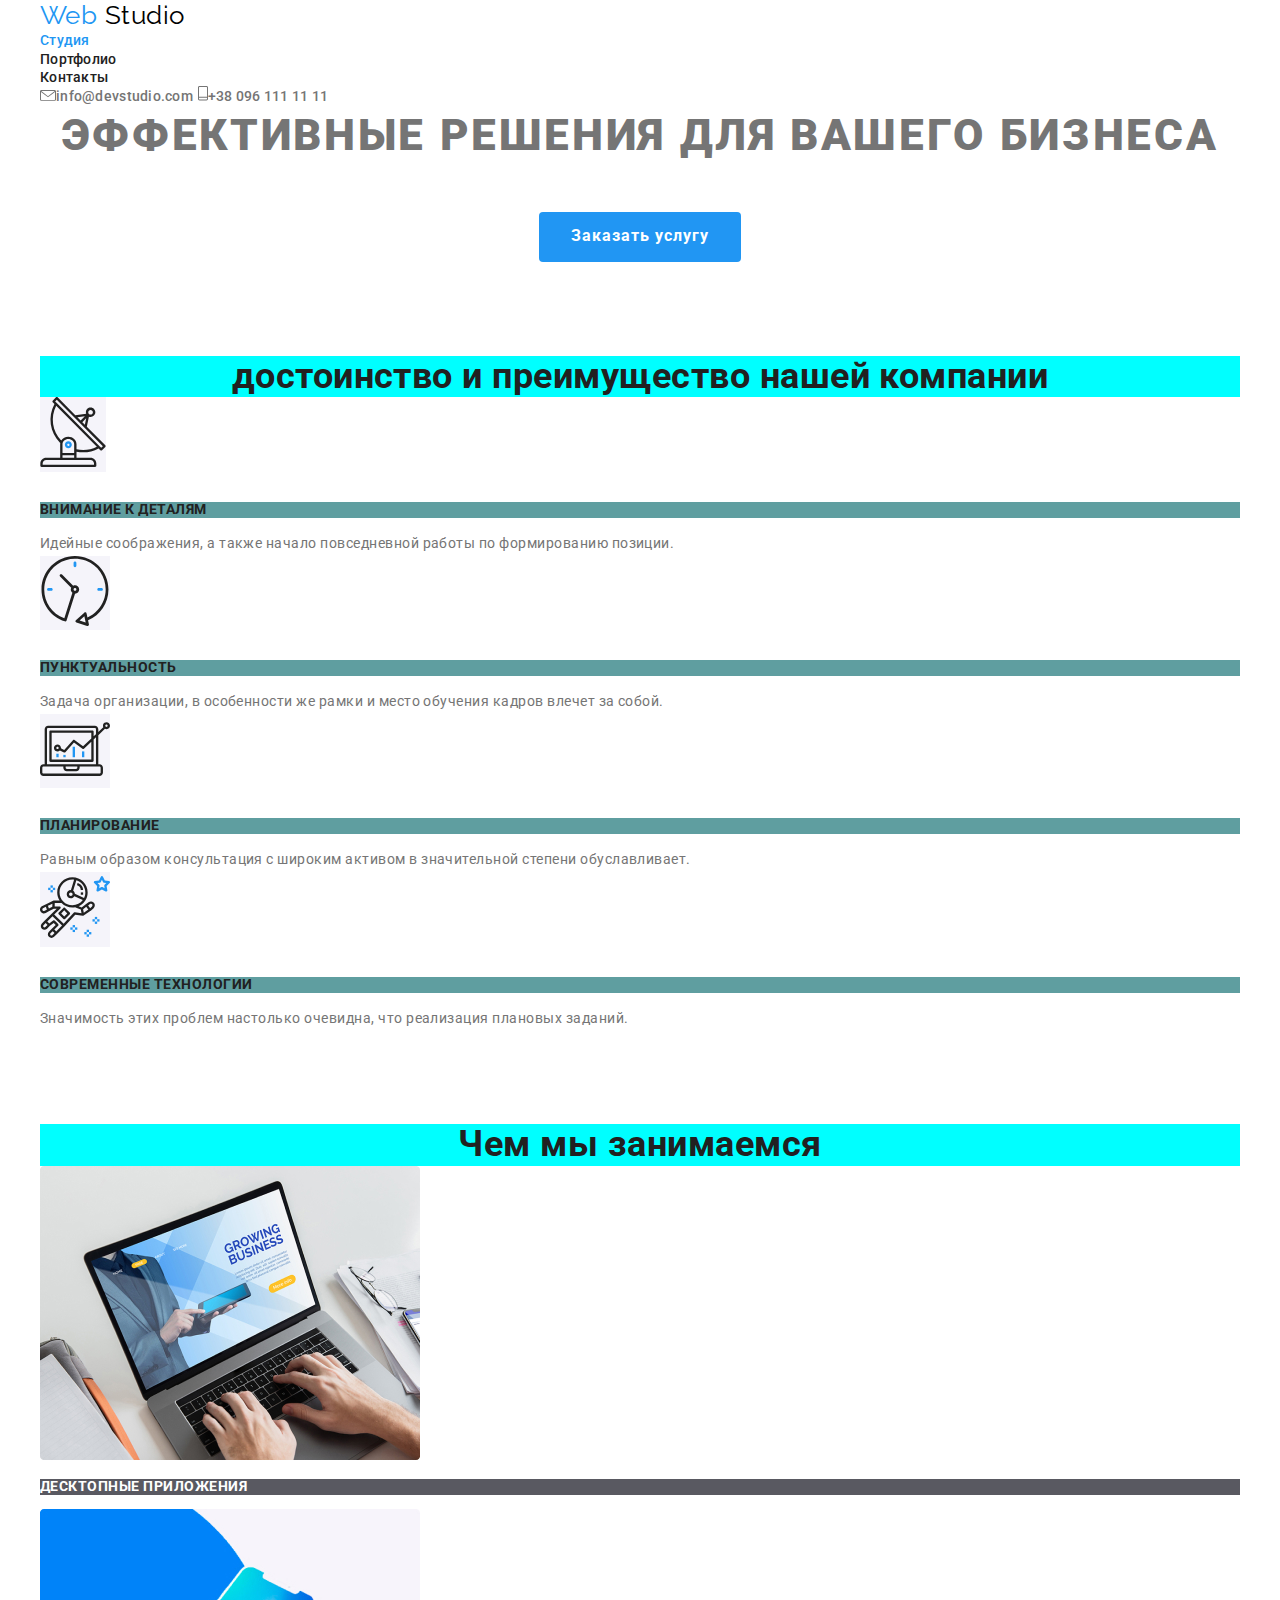
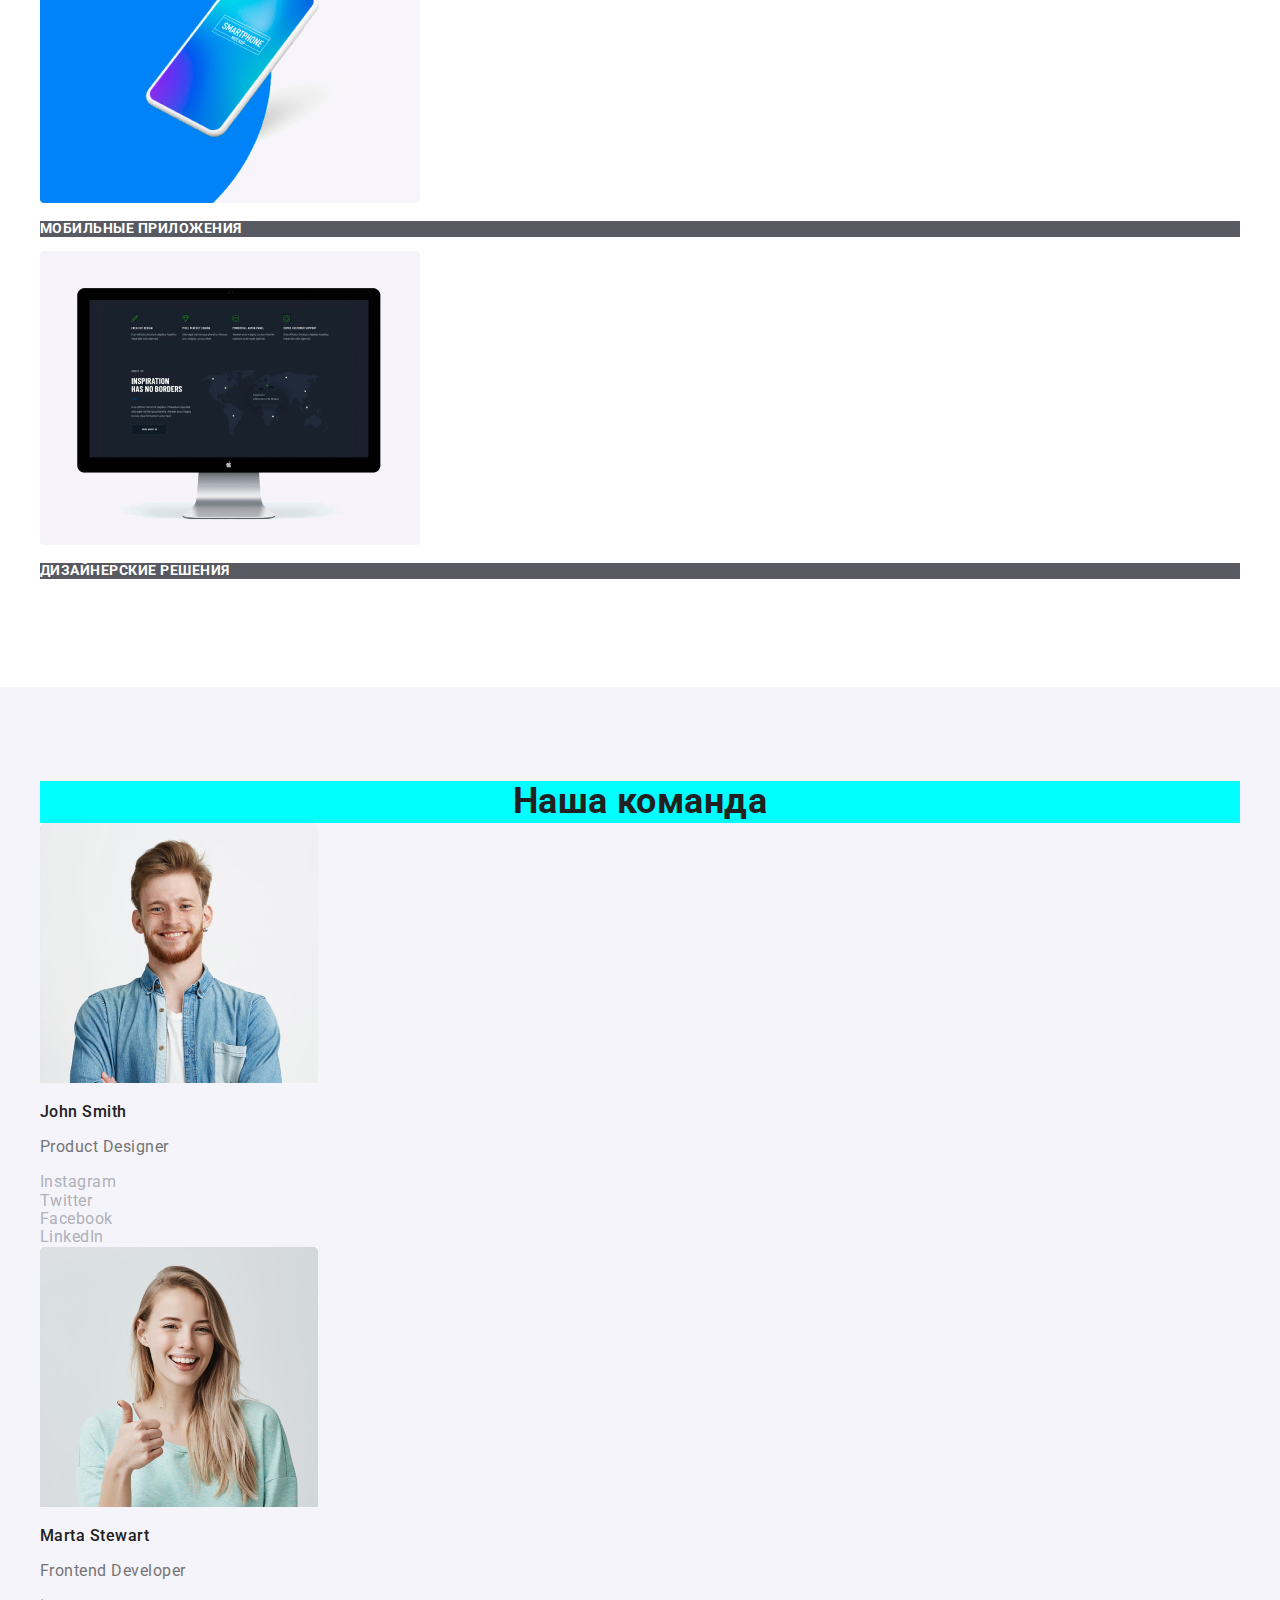
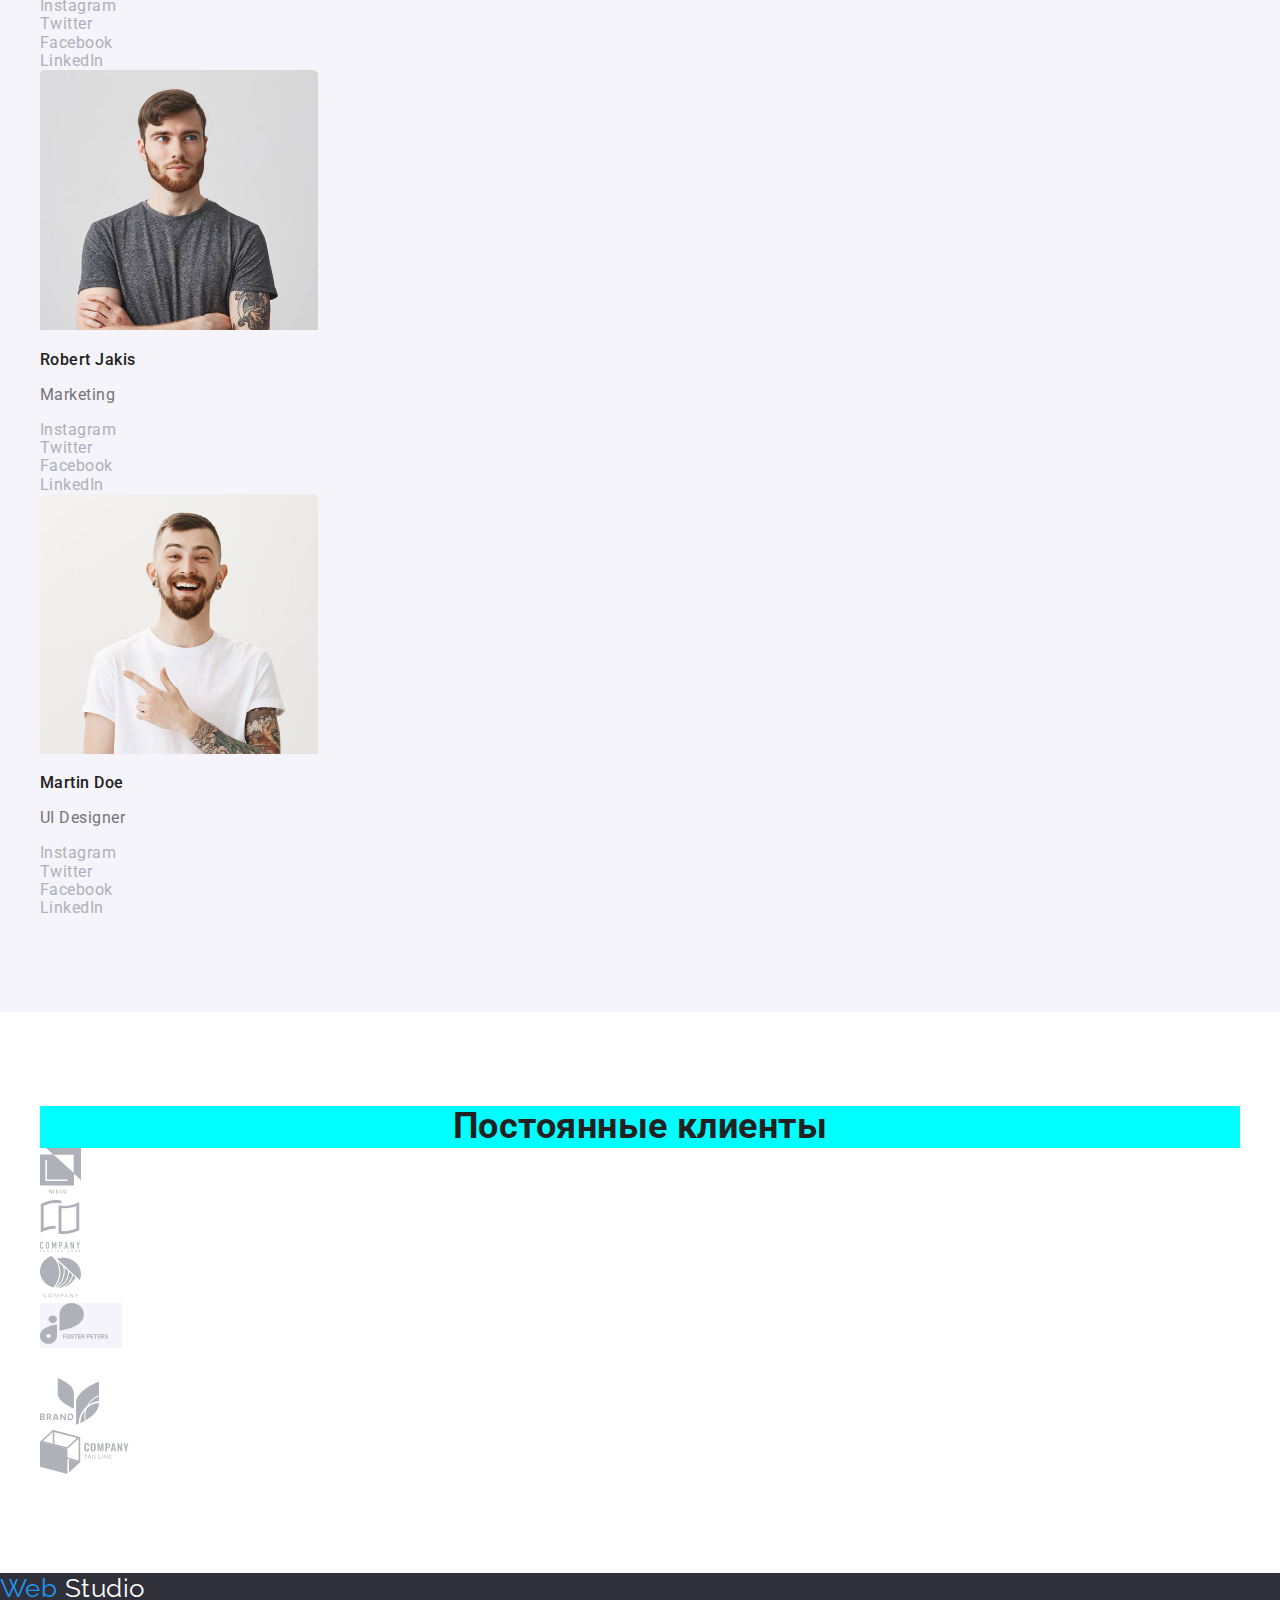
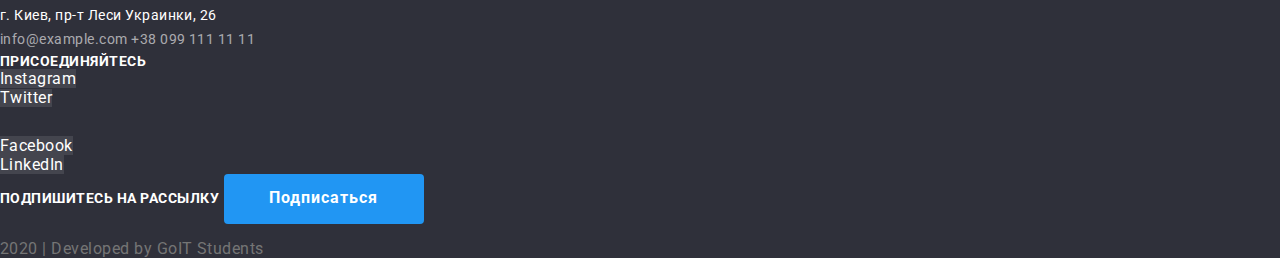
==== index.html @ f194f374 "Update" ====
<!DOCTYPE html>
<html lang="ru">
  <head>
    <meta charset="UTF-8" />
    <meta name="viewport" content="width=device-width, initial-scale=1.0" />
    <title>Document</title>
    <link
      href="https://fonts.googleapis.com/css2?family=Raleway:wght@700&family=Roboto:wght@400;500;700;900&display=swap"
      rel="stylesheet"
    />
    <link
      rel="stylesheet"
      href="https://cdnjs.cloudflare.com/ajax/libs/modern-normalize/0.6.0/modern-normalize.min.css"
    />
    <link rel="stylesheet" href="./css/styles.css" />
  </head>
  <body>
    <!--Шапка сайта-->
    <header class="page-header">
      <div class="container">
        <nav>
          <a href="#" class="logo"
            >Web<span class="logo-accent"> Studio</span></a
          >
          <ul class="site-nav list">
            <li><a href="./index.html" class="link current">Студия</a></li>
            <li><a href="./portfolio.html" class="link">Портфолио</a></li>
            <li><a href="#" class="link">Контакты</a></li>
          </ul>
        </nav>
        <address class="site-address">
          <a href="#" class="link"
            ><img
              src="./images/email.svg"
              alt="Картинка конверта"
            />info@devstudio.com</a
          >
          <a href="#" class="link"
            ><img
              src="./images/phone.svg"
              alt="Картинка мобильного телефона"
            />+38 096 111 11 11</a
          >
        </address>
      </div>
    </header>

    <main>
      <!--Герой-->
      <!--Добавить <div> для баннера-->
      <section class="hero section">
        <h1 class="hero-title">эффективные решения для вашего бизнеса</h1>
        <a href="#" class="button">Заказать услугу</a>
      </section>
      <!--Достоинство и преимущество -->
      <section class="section">
        <div class="container">
          <h2 class="section-title">
            достоинство и преимущество нашей компании
          </h2>
          <ul class="dignity list">
            <li>
              <a href="#" class="section-icon"
                ><img src="./images/antenna.svg" alt="Картинка антенны"
              /></a>
              <h3 class="section-subtitle">Внимание к деталям</h3>
              <p class="text">
                Идейные соображения, а также начало повседневной работы по
                формированию позиции.
              </p>
            </li>
            <li>
              <a href="#" class="section-icon"
                ><img src="./images/clock.svg" alt="Картинка часов"
              /></a>
              <h3 class="section-subtitle">Пунктуальность</h3>
              <p class="text">
                Задача организации, в особенности же рамки и место обучения
                кадров влечет за собой.
              </p>
            </li>
            <li>
              <a href="#" class="section-icon"
                ><img src="./images/vector.svg" alt="Картинка компьютера"
              /></a>
              <h3 class="section-subtitle">Планирование</h3>
              <p class="text">
                Равным образом консультация с широким активом в значительной
                степени обуславливает.
              </p>
            </li>
            <li>
              <a href="#" class="section-icon"
                ><img src="./images/astronaut.svg" alt="Картинка астронавта"
              /></a>
              <h3 class="section-subtitle">Современные технологии</h3>
              <p class="text">
                Значимость этих проблем настолько очевидна, что реализация
                плановых заданий.
              </p>
            </li>
          </ul>
        </div>
      </section>
      <!--Род занятий-->
      <section class="section">
        <div class="container">
          <h2 class="section-title">Чем мы занимаемся</h2>
          <ul class="list">
            <li>
              <a href="#"
                ><img
                  src="./images/dextop.jpg"
                  width="380"
                  height="294"
                  alt="Фото десктопного устройства"
              /></a>
              <h3 class="img-lead">Десктопные приложения</h3>
            </li>
            <li>
              <a href="#"
                ><img
                  src="./images/mobil.jpg"
                  width="380"
                  height="294"
                  alt="Фото мобильного устройства"
              /></a>
              <h3 class="img-lead">Мобильные приложения</h3>
            </li>
            <li>
              <a href="#"
                ><img
                  src="./images/pc.jpg"
                  width="380"
                  height="294"
                  alt="Фото персонального компьютера"
              /></a>
              <h3 class="img-lead">Дизайнерские решения</h3>
            </li>
          </ul>
        </div>
      </section>
      <!--Список команды -->
      <section class="team section">
        <div class="container">
          <h2 class="section-title">Наша команда</h2>
          <ul class="list">
            <li>
              <img
                src="./images/foto-John-Smith.jpg"
                width="278"
                height="260"
                alt="фото Джона Смита"
              />
              <h3 class="list-team">John Smith</h3>
              <p class="prof">Product Designer</p>
              <ul class="list">
                <li>
                  <a href="#" aria-label="Ссылка на Instagram" class="userpic"
                    >Instagram</a
                  >
                </li>
                <li>
                  <a href="#" aria-label="Ссылка на Twitter" class="userpic"
                    >Twitter</a
                  >
                </li>
                <li>
                  <a href="#" aria-label="Ссылка на facebook" class="userpic"
                    >Facebook</a
                  >
                </li>
                <li>
                  <a href="#" aria-label="Ссылка на LinkedIn" class="userpic"
                    >LinkedIn</a
                  >
                </li>
              </ul>
            </li>
            <li>
              <img
                src="./images/foto-Marta-Stewart.jpg"
                width="278"
                height="260"
                alt="фото Марты Стюарт"
              />
              <h3 class="list-team">Marta Stewart</h3>
              <p class="prof">Frontend Developer</p>
              <ul class="list">
                <li>
                  <a href="#" aria-label="Ссылка на Instagram" class="userpic"
                    >Instagram</a
                  >
                </li>
                <li>
                  <a href="#" aria-label="Ссылка на Twitter" class="userpic"
                    >Twitter</a
                  >
                </li>
                <li>
                  <a href="#" aria-label="Ссылка на facebook" class="userpic"
                    >Facebook</a
                  >
                </li>
                <li>
                  <a href="#" aria-label="Ссылка на LinkedIn" class="userpic"
                    >LinkedIn</a
                  >
                </li>
              </ul>
            </li>
            <li>
              <img
                src="./images/foto-Robert-Jakis.jpg"
                width="278"
                height="260"
                alt="фото Роберта Джекиса"
              />
              <h3 class="list-team">Robert Jakis</h3>
              <p class="prof">Marketing</p>
              <ul class="list">
                <li>
                  <a href="#" aria-label="Ссылка на Instagram" class="userpic"
                    >Instagram</a
                  >
                </li>
                <li>
                  <a href="#" aria-label="Ссылка на Twitter" class="userpic"
                    >Twitter</a
                  >
                </li>
                <li>
                  <a href="#" aria-label="Ссылка на facebook" class="userpic"
                    >Facebook</a
                  >
                </li>
                <li>
                  <a href="#" aria-label="Ссылка на LinkedIn" class="userpic"
                    >LinkedIn</a
                  >
                </li>
              </ul>
            </li>
            <li>
              <img
                src="./images/foto-Martin-Doe.jpg"
                width="278"
                height="260"
                alt="фото Мартина Доу"
              />
              <h3 class="list-team">Martin Doe</h3>
              <p class="prof">UI Designer</p>
              <ul class="list">
                <li>
                  <a href="#" aria-label="Ссылка на Instagram" class="userpic"
                    >Instagram</a
                  >
                </li>
                <li>
                  <a href="#" aria-label="Ссылка на Twitter" class="userpic"
                    >Twitter</a
                  >
                </li>
                <li>
                  <a href="#" aria-label="Ссылка на facebook" class="userpic"
                    >Facebook</a
                  >
                </li>
                <li>
                  <a href="#" aria-label="Ссылка на LinkedIn" class="userpic"
                    >LinkedIn</a
                  >
                </li>
              </ul>
            </li>
          </ul>
        </div>
      </section>
      <!--Список клиентов -->
      <section class="company section">
        <div class="container">
          <h2 class="section-title">Постоянные клиенты</h2>
          <ul class="list">
            <li>
              <a href="#" class=""
                ><img
                  src="./images/logo-1.svg"
                  alt="Логотип постоянного клиента"
              /></a>
            </li>
            <li>
              <a href="#" class=""
                ><img
                  src="./images/logo-2.svg"
                  alt="Логотип постоянного клиента"
              /></a>
            </li>
            <li>
              <a href="#" class=""
                ><img
                  src="./images/logo-3.svg"
                  alt="Логотип постоянного клиента"
              /></a>
            </li>
            <li>
              <a href="#" class="section-icon"
                ><img
                  src="./images/logo-4.svg"
                  alt="Логотип постоянного клиента"
              /></a>
            </li>
            <li>
              <a href="#" class=""
                ><img
                  src="./images/logo-5.svg"
                  alt="Логотип постоянного клиента"
              /></a>
            </li>
            <li>
              <a href="#" class=""
                ><img
                  src="./images/logo-6.svg"
                  alt="Логотип постоянного клиента"
              /></a>
            </li>
          </ul>
        </div>
      </section>
    </main>

    <!--Подвал-->
    <footer class="footer"
      <div class="container">
        <div>
          <a href="#" class="logo"
            >Web<span class="footer-accent"> Studio</span></a
          >
          <address class="address">
            г. Киев, пр-т Леси Украинки, 26
          </address>
          <address class="address">
            <a href="#" class="link">info@example.com</a>
            <a href="#" class="link">+38 099 111 11 11</a>
          </address>
        </div>

        <div>
          <b class="subscribe">присоединяйтесь</b>
          <ul class="list">
            <li>
              <a href="#" aria-label="Ссылка на Instagram" class="pic"
                >Instagram</a
              >
            </li>
            <li>
              <a
                href="#"
                aria-label="Ссылка на Twitter"
                class="section-icon pic"
                >Twitter</a
              >
            </li>
            <li>
              <a href="#" aria-label="Ссылка на facebook" class="pic"
                >Facebook</a
              >
            </li>
            <li>
              <a href="#" aria-label="Ссылка на LinkedIn" class="pic"
                >LinkedIn</a
              >
            </li>
          </ul>
        </div>
        <div>
          <b class="subscribe">Подпишитесь на рассылку</b>
          <a href="#" class="button">Подписаться</a>
        </div>

        <p>2020 | Developed by GoIT Students</p>
      </div>
    </footer>
  </body>
</html>
---- css/styles.css ----
/*
цвет макета - белый #FFFFFF;
цвет (section)- Список команды #F5F4FA
цвет(footer) background: #2F303A;
*/
/* 
основной цвет текста (чёрный)-#757575;
вторичный ( h1,h2,h3....)цвет текста (серый)- #212121;
цвет текста адреса (footer) - rgba(255, 255, 255, 0.6);
*/
/*цвет наведения (акцент) и фона (синий)- #2196F3;*/

/* 
основной шрифт 
font-family: Roboto;(sans-serif
font-weight: 400, 500, 700, 900;
второй шрифт
font-family: Raleway;sans-serif
font-weight: 700;
*/

:root {
  --primary-text-color: #757575;
  --title-text-color: #212121;
  --accent-color: #2196f3;
  --primary-white-color: #ffffff;
  --primary-grey-color: #f5f4fa;
  --secondary-grey-color: #2f303a;
}

body {
  background-color: var(--primary-white-color);
  color: var(--primary-text-color);
  font-family: Roboto, sans-serif;
  letter-spacing: 0.03em;
}

.container {
  margin-left: auto;
  margin-right: auto;
  width: 1230px;
  padding-left: 15px;
  padding-right: 15px;
}

.list {
  padding: 0;
  margin: 0;
  list-style: none;
}

/* header */
/* .page-header {
} */

.logo {
  color: var(--accent-color);
  font-family: Raleway, sans-serif;
  font-size: 26px;
  line-height: 1.2;
  text-decoration: none;
}

/* .logo-accent:hover,
.logo-accent:focus {
} */

.logo-accent {
  color: #000000;
}

.site-nav .link {
  color: var(--title-text-color);
  font-weight: 500;
  font-size: 14px;
  line-height: 1.14;
  letter-spacing: 0.02em;
  text-decoration: none;
}
.site-nav .link:hover,
.site-nav .link:focus {
  color: var(--accent-color);
}

.site-nav .link.current {
  color: var(--accent-color);
}

.site-address .link {
  color: var(--primary-text-color);
  font-style: normal;
  font-weight: 500;
  font-size: 14px;
  line-height: 1.14;
  letter-spacing: 0.02em;
  text-decoration: none;
}

.site-address .link:hover,
.site-address .link:focus {
  color: var(--accent-color);
}

/* hero  */
.hero {
  text-align: center;
}

.hero-title {
  margin-top: 0;
  margin-bottom: 46px;
  /* color: var(--primary-white-color); */
  font-weight: 900;
  font-size: 44px;
  line-height: 1.36;
  letter-spacing: 0.06em;
  text-transform: uppercase;
}

.button {
  display: inline-block;
  /* border: 1px, solid, transparent; */
  border-radius: 4px;
  padding: 10px 32px;
  min-width: 200px;
  min-height: 50px;

  color: var(--primary-white-color);
  background-color: var(--accent-color);
  font-family: inherit;

  font-weight: 700;
  font-size: 16px;
  line-height: 1.8;
  letter-spacing: 0.06em;
  text-decoration: none;
  text-align: center;
}

/* section */
.section {
  padding-bottom: 94px;
}

.company.section,
.team.section {
  padding-top: 94px;
  padding-bottom: 94px;
}

.section-title {
  margin-top: 0;
  margin-bottom: 0;

  color: var(--title-text-color);
  font-weight: 700;
  font-size: 36px;
  line-height: 1.16;
  text-align: center;
  background-color: aqua;
}

.section-subtitle {
  margin-top: 0;
  margin-bottom: 10;

  color: var(--title-text-color);
  font-weight: 700;
  font-size: 14px;
  line-height: 1.14;
  text-transform: uppercase;
  background-color: cadetblue;
}

.dignity .text {
  margin-top: 0;
  margin-bottom: 0;

  font-weight: 400;
  font-size: 14px;
  line-height: 1.71;
}

.section-icon {
  display: inline-block;
  margin-top: 0;
  margin-bottom: 30px;
  background-color: var(--primary-grey-color);
}
.section-icon:hover,
.section-icon:focus {
  background-color: var(--accent-color);
}

.img-lead {
  color: var(--primary-white-color);
  background-color: rgba(47, 48, 58, 0.8);
  font-weight: 700;
  font-size: 14px;
  line-height: 1.14;
  text-transform: uppercase;
}

.userpic {
  color: #afb1b8;
  text-decoration: none;
}
.userpic:hover,
.userpic:focus {
  color: var(--accent-color);
}

.team {
  background-color: var(--primary-grey-color);
}
.list-team {
  color: var(--title-text-color);
  font-weight: 500;
  font-size: 16px;
  line-height: 1.18;
}
.prof {
  font-weight: 400;
  font-size: 16px;
  line-height: 1.18;
}

/* portofolio main */
.button-list {
  color: var(--title-text-color);
  background-color: var(--primary-grey-color);
  font-family: inherit;
}

.button-list:hover,
.button-list:focus {
  color: var(--primary-white-color);
  background-color: var(--accent-color);
}

.holder {
  text-decoration: none;
}

.desc-title {
  color: var(--title-text-color);
  font-weight: 700;
  font-size: 18px;
  line-height: 2;
  letter-spacing: 0.06em;
  text-decoration: none;
}
.desc-subtitle {
  color: var(--primary-text-color);
  font-weight: 400;
  font-size: 16px;
  line-height: 1.87;
  text-decoration: none;
}
.desc-text {
  color: var(--primary-white-color);
  background-color: rgba(33, 150, 243, 0.9);
  font-weight: 400;
  font-size: 18px;
  line-height: 1.56;
  text-decoration: none;
}

/* footer */
.footer {
  background-color: var(--secondary-grey-color);
}
.footer-accent {
  color: var(--primary-white-color);
}

.address {
  color: var(--primary-white-color);
  font-style: normal;
  font-weight: 400;
  font-size: 14px;
  line-height: 1.71;
}
.address .link {
  color: rgba(255, 255, 255, 0.6);
  text-decoration: none;
}

.pic {
  color: var(--primary-white-color);
  background-color: rgba(255, 255, 255, 0.1);
  text-decoration: none;
}

.section-icon.pic:hover .section-icon.pic:focus {
  color: var(--primary-white-color);
  background-color: var(--accent-color);
}

.subscribe {
  color: var(--primary-white-color);
  font-weight: 700;
  font-size: 14px;
  line-height: 1.14;
  text-transform: uppercase;
}

/* footer portfolio */
.telegram {
  color: var(--primary-white-color);
}
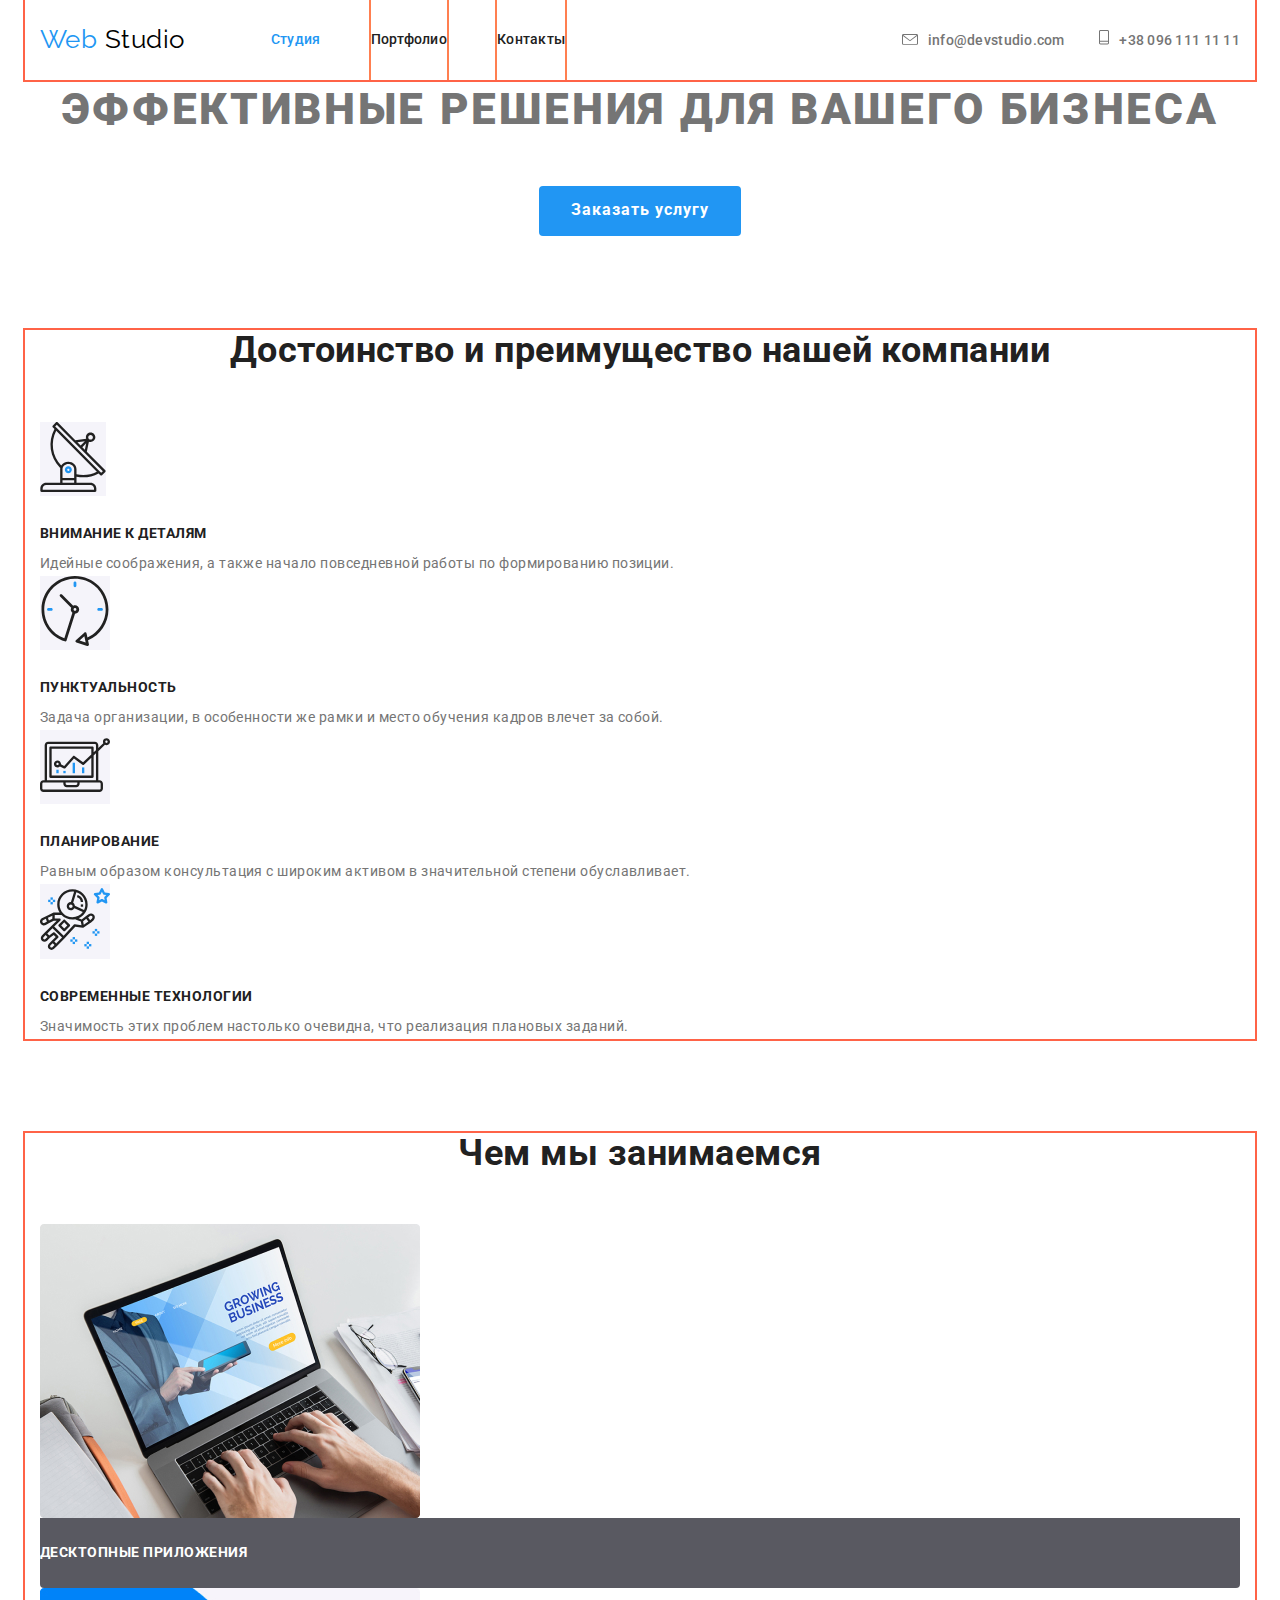
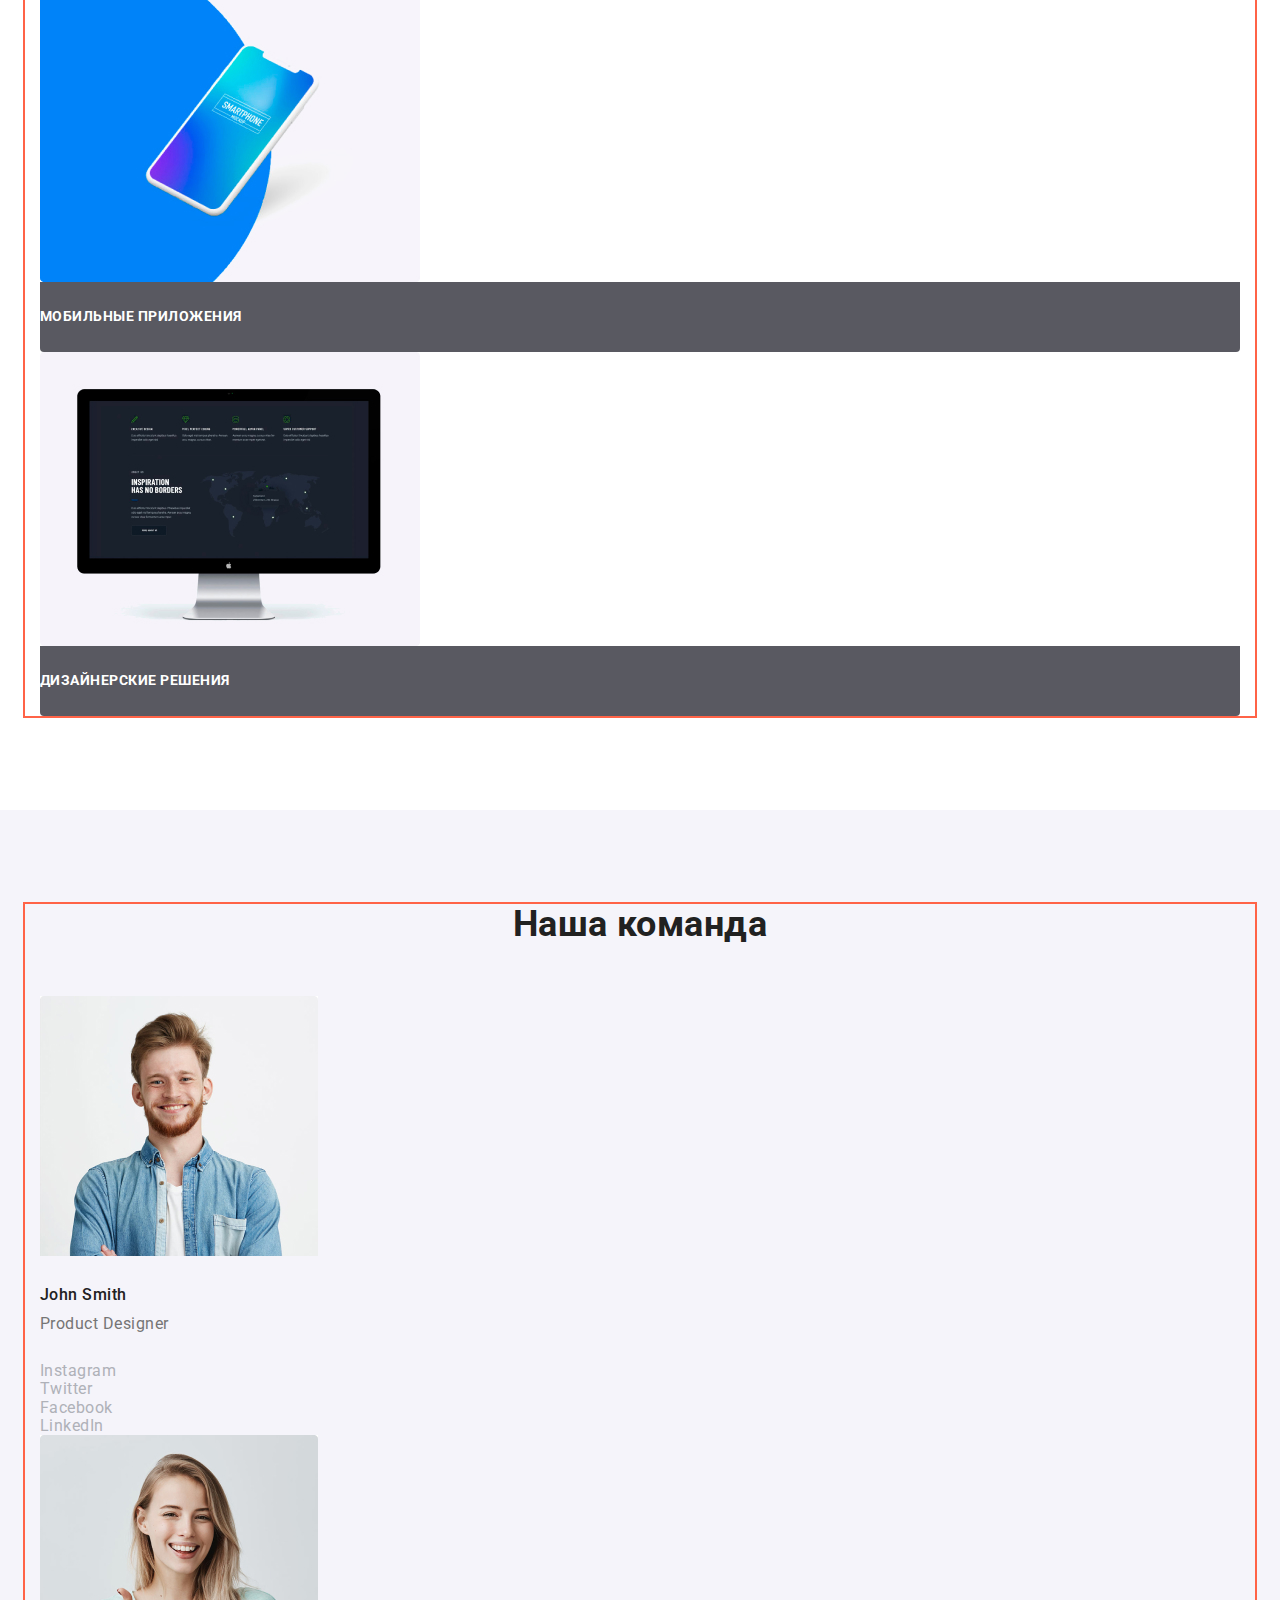
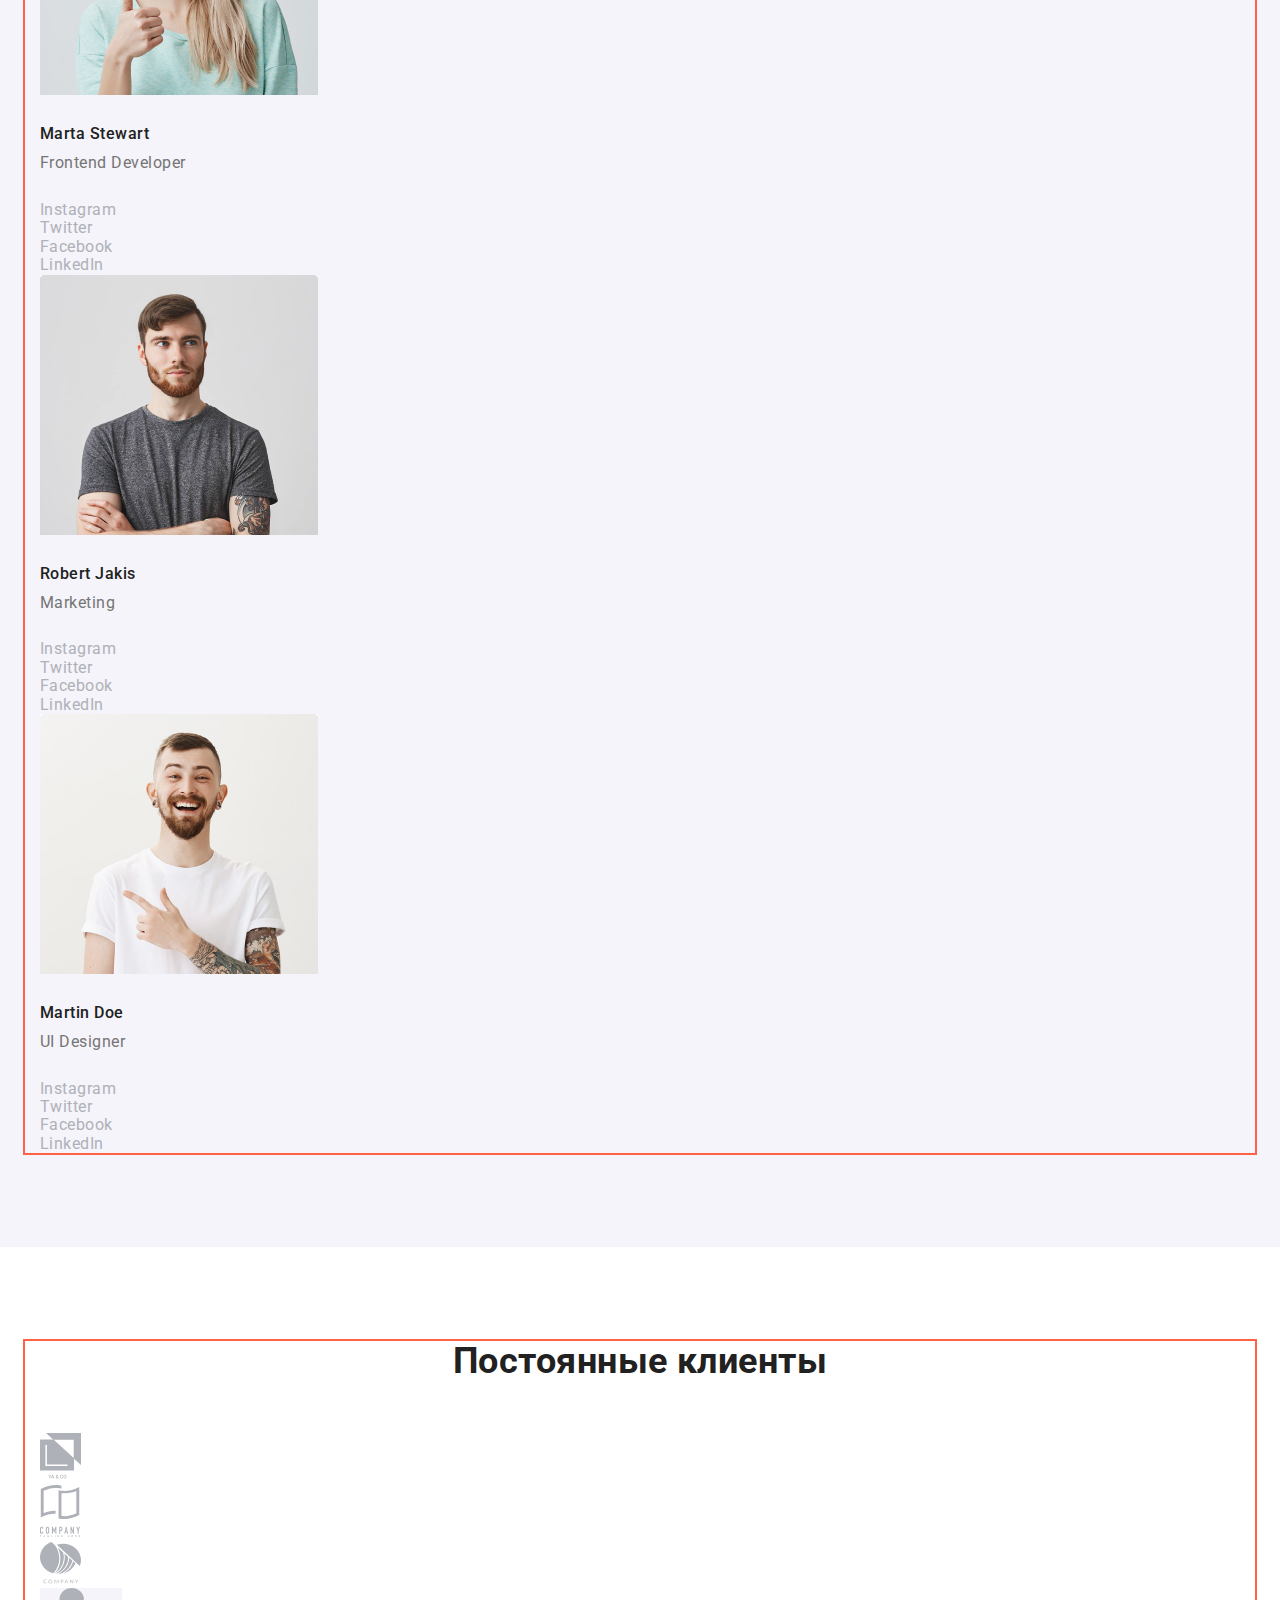
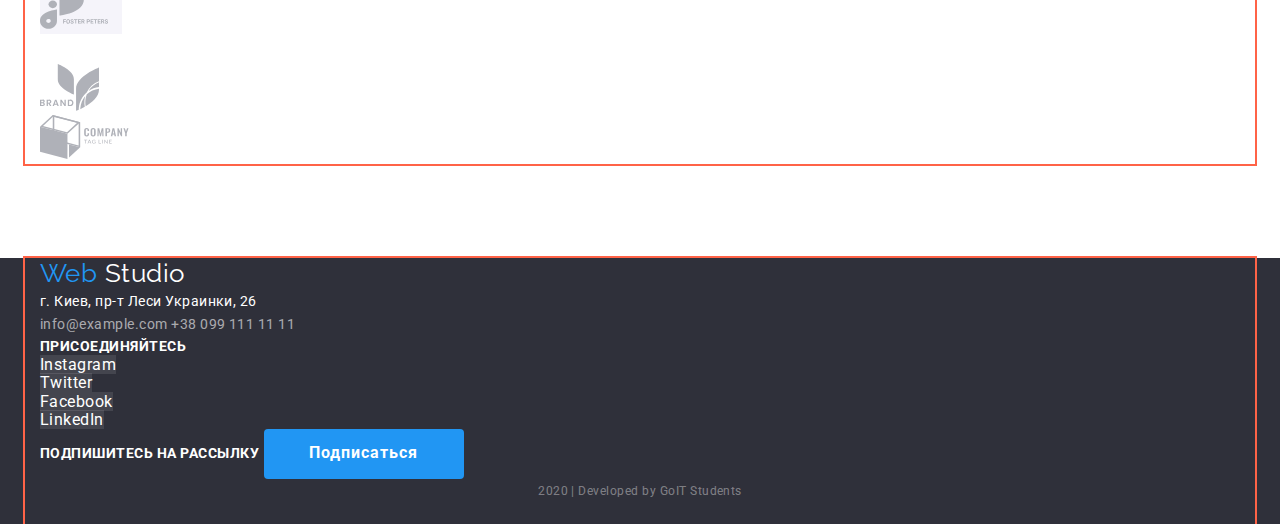
==== commit 24242ae3: "update index; portfolio; styles." ====
--- a/index.html
+++ b/index.html
@@ -16,27 +16,33 @@
   </head>
   <body>
     <!--Шапка сайта-->
-    <header class="page-header">
-      <div class="container">
-        <nav>
+    <header>
+      <div class="container main-box">
+        <nav class="nav-box">
           <a href="#" class="logo"
             >Web<span class="logo-accent"> Studio</span></a
           >
           <ul class="site-nav list">
-            <li><a href="./index.html" class="link current">Студия</a></li>
-            <li><a href="./portfolio.html" class="link">Портфолио</a></li>
-            <li><a href="#" class="link">Контакты</a></li>
+            <li class="item">
+              <a href="./index.html" class="link current">Студия</a>
+            </li>
+            <li class="item">
+              <a href="./portfolio.html" class="link">Портфолио</a>
+            </li>
+            <li class="item"><a href="#" class="link">Контакты</a></li>
           </ul>
         </nav>
         <address class="site-address">
           <a href="#" class="link"
             ><img
+              class="img"
               src="./images/email.svg"
               alt="Картинка конверта"
             />info@devstudio.com</a
           >
           <a href="#" class="link"
             ><img
+              class="img"
               src="./images/phone.svg"
               alt="Картинка мобильного телефона"
             />+38 096 111 11 11</a
@@ -56,7 +62,7 @@
       <section class="section">
         <div class="container">
           <h2 class="section-title">
-            достоинство и преимущество нашей компании
+            Достоинство и преимущество нашей компании
           </h2>
           <ul class="dignity list">
             <li>
@@ -110,6 +116,7 @@
             <li>
               <a href="#"
                 ><img
+                  class="no-clearance"
                   src="./images/dextop.jpg"
                   width="380"
                   height="294"
@@ -120,6 +127,7 @@
             <li>
               <a href="#"
                 ><img
+                  class="no-clearance"
                   src="./images/mobil.jpg"
                   width="380"
                   height="294"
@@ -130,6 +138,7 @@
             <li>
               <a href="#"
                 ><img
+                  class="no-clearance"
                   src="./images/pc.jpg"
                   width="380"
                   height="294"
@@ -147,6 +156,7 @@
           <ul class="list">
             <li>
               <img
+                class="img-team no-clearance"
                 src="./images/foto-John-Smith.jpg"
                 width="278"
                 height="260"
@@ -179,6 +189,7 @@
             </li>
             <li>
               <img
+                class="img-team no-clearance"
                 src="./images/foto-Marta-Stewart.jpg"
                 width="278"
                 height="260"
@@ -211,6 +222,7 @@
             </li>
             <li>
               <img
+                class="img-team no-clearance"
                 src="./images/foto-Robert-Jakis.jpg"
                 width="278"
                 height="260"
@@ -243,6 +255,7 @@
             </li>
             <li>
               <img
+                class="img-team no-clearance"
                 src="./images/foto-Martin-Doe.jpg"
                 width="278"
                 height="260"
@@ -329,9 +342,9 @@
     </main>
 
     <!--Подвал-->
-    <footer class="footer"
+    <footer class="footer">
       <div class="container">
-        <div>
+        <div class="info">
           <a href="#" class="logo"
             >Web<span class="footer-accent"> Studio</span></a
           >
@@ -353,12 +366,7 @@
               >
             </li>
             <li>
-              <a
-                href="#"
-                aria-label="Ссылка на Twitter"
-                class="section-icon pic"
-                >Twitter</a
-              >
+              <a href="#" aria-label="Ссылка на Twitter" class="pic">Twitter</a>
             </li>
             <li>
               <a href="#" aria-label="Ссылка на facebook" class="pic"
@@ -377,7 +385,7 @@
           <a href="#" class="button">Подписаться</a>
         </div>
 
-        <p>2020 | Developed by GoIT Students</p>
+        <p class="copyright">2020 | Developed by GoIT Students</p>
       </div>
     </footer>
   </body>
--- a/css/styles.css
+++ b/css/styles.css
@@ -35,24 +35,31 @@
   letter-spacing: 0.03em;
 }
 
+/* утилиты */
+.list {
+  padding: 0;
+  margin: 0;
+  list-style: none;
+}
+
 .container {
   margin-left: auto;
   margin-right: auto;
   width: 1230px;
   padding-left: 15px;
   padding-right: 15px;
-}
-
-.list {
-  padding: 0;
-  margin: 0;
-  list-style: none;
+  outline: 2px solid tomato;
 }
 
 /* header */
-/* .page-header {
-} */
-
+
+.main-box,
+.nav-box {
+  display: flex;
+  align-items: center;
+}
+
+/* logo */
 .logo {
   color: var(--accent-color);
   font-family: Raleway, sans-serif;
@@ -69,7 +76,22 @@
   color: #000000;
 }
 
+/* nav */
+.site-nav {
+  display: flex;
+  margin-left: 86px;
+}
+
+.site-nav .item:not(:first-child) {
+  outline: 2px solid coral;
+  margin-left: 50px;
+}
+
 .site-nav .link {
+  display: block;
+  padding-top: 32px;
+  padding-bottom: 32px;
+
   color: var(--title-text-color);
   font-weight: 500;
   font-size: 14px;
@@ -84,6 +106,11 @@
 
 .site-nav .link.current {
   color: var(--accent-color);
+}
+
+/* address */
+.site-address {
+  margin-left: auto;
 }
 
 .site-address .link {
@@ -99,6 +126,14 @@
 .site-address .link:hover,
 .site-address .link:focus {
   color: var(--accent-color);
+}
+
+.site-address > .link:not(:last-child) {
+  margin-right: 30px;
+}
+
+.site-address .img {
+  margin-right: 10px;
 }
 
 /* hero  */
@@ -143,33 +178,33 @@
 }
 
 .company.section,
-.team.section {
+.team.section,
+.section-breadcrumbs {
   padding-top: 94px;
   padding-bottom: 94px;
 }
 
 .section-title {
   margin-top: 0;
-  margin-bottom: 0;
+  margin-bottom: 50px;
 
   color: var(--title-text-color);
   font-weight: 700;
   font-size: 36px;
   line-height: 1.16;
   text-align: center;
-  background-color: aqua;
 }
 
 .section-subtitle {
   margin-top: 0;
-  margin-bottom: 10;
+  margin-bottom: 10px;
 
   color: var(--title-text-color);
   font-weight: 700;
   font-size: 14px;
   line-height: 1.14;
   text-transform: uppercase;
-  background-color: cadetblue;
+  /* background-color: cadetblue; */
 }
 
 .dignity .text {
@@ -192,9 +227,19 @@
   background-color: var(--accent-color);
 }
 
+.no-clearance {
+  display: block;
+}
+
 .img-lead {
+  margin-top: 0;
+  margin-bottom: 0;
+  padding-top: 27px;
+  padding-bottom: 27px;
+
   color: var(--primary-white-color);
   background-color: rgba(47, 48, 58, 0.8);
+  border-radius: 0px 0px 4px 4px;
   font-weight: 700;
   font-size: 14px;
   line-height: 1.14;
@@ -213,20 +258,48 @@
 .team {
   background-color: var(--primary-grey-color);
 }
+
+.img-team {
+  margin-top: 0;
+  margin-bottom: 30px;
+}
+
 .list-team {
+  margin-top: 0;
+  margin-bottom: 10px;
+
   color: var(--title-text-color);
   font-weight: 500;
   font-size: 16px;
   line-height: 1.18;
 }
 .prof {
+  margin-top: 0;
+  margin-bottom: 28px;
+
   font-weight: 400;
   font-size: 16px;
   line-height: 1.18;
 }
 
 /* portofolio main */
+.title-breadcrumbs {
+  margin-top: 0;
+  margin-bottom: 0;
+}
+
+.breadcrumbs {
+  display: flex;
+  justify-content: center;
+  margin-bottom: 50px;
+}
+
+.breadcrumbs .btn:not(:first-child) {
+  margin-left: 8px;
+}
+
 .button-list {
+  padding: 6px 22px;
   color: var(--title-text-color);
   background-color: var(--primary-grey-color);
   font-family: inherit;
@@ -238,11 +311,37 @@
   background-color: var(--accent-color);
 }
 
+/* work-box */
+.work-box {
+  display: flex;
+  flex-wrap: wrap;
+}
+
+.work-box .item {
+  width: 380px;
+  margin-right: 30px;
+  margin-bottom: 30px;
+}
+.work-box .item:nth-child(3n) {
+  margin-right: 0;
+}
+.work-box .item:nth-last-child(-n + 3) {
+  margin-bottom: 0;
+}
+
 .holder {
   text-decoration: none;
 }
 
+.holder-img {
+  margin-bottom: 20px;
+}
+
 .desc-title {
+  margin-top: 0;
+  margin-bottom: 4px;
+  margin-right: 24px;
+  margin-left: 24px;
   color: var(--title-text-color);
   font-weight: 700;
   font-size: 18px;
@@ -251,6 +350,10 @@
   text-decoration: none;
 }
 .desc-subtitle {
+  margin-top: 0;
+  margin-bottom: 20px;
+  margin-right: 24px;
+  margin-left: 24px;
   color: var(--primary-text-color);
   font-weight: 400;
   font-size: 16px;
@@ -258,6 +361,11 @@
   text-decoration: none;
 }
 .desc-text {
+  margin-top: 0;
+  margin-bottom: 0;
+  margin-right: 24px;
+  margin-left: 24px;
+
   color: var(--primary-white-color);
   background-color: rgba(33, 150, 243, 0.9);
   font-weight: 400;
@@ -270,16 +378,24 @@
 .footer {
   background-color: var(--secondary-grey-color);
 }
+
+/* .info .logo {
+  margin-bottom: 10px;
+  background-color: violet;
+} */
 .footer-accent {
   color: var(--primary-white-color);
 }
 
 .address {
+  /* margin-top: 0;
+  margin-bottom: 0; */
   color: var(--primary-white-color);
   font-style: normal;
   font-weight: 400;
   font-size: 14px;
   line-height: 1.71;
+  /* background-color: violet; */
 }
 .address .link {
   color: rgba(255, 255, 255, 0.6);
@@ -292,7 +408,8 @@
   text-decoration: none;
 }
 
-.section-icon.pic:hover .section-icon.pic:focus {
+.pic:hover,
+.pic:focus {
   color: var(--primary-white-color);
   background-color: var(--accent-color);
 }
@@ -304,6 +421,17 @@
   line-height: 1.14;
   text-transform: uppercase;
 }
+.copyright {
+  margin-top: 0;
+  margin-bottom: 0;
+  padding-bottom: 21px;
+
+  color: rgba(255, 255, 255, 0.4);
+  font-weight: 400;
+  font-size: 12px;
+  line-height: 2;
+  text-align: center;
+}
 
 /* footer portfolio */
 .telegram {
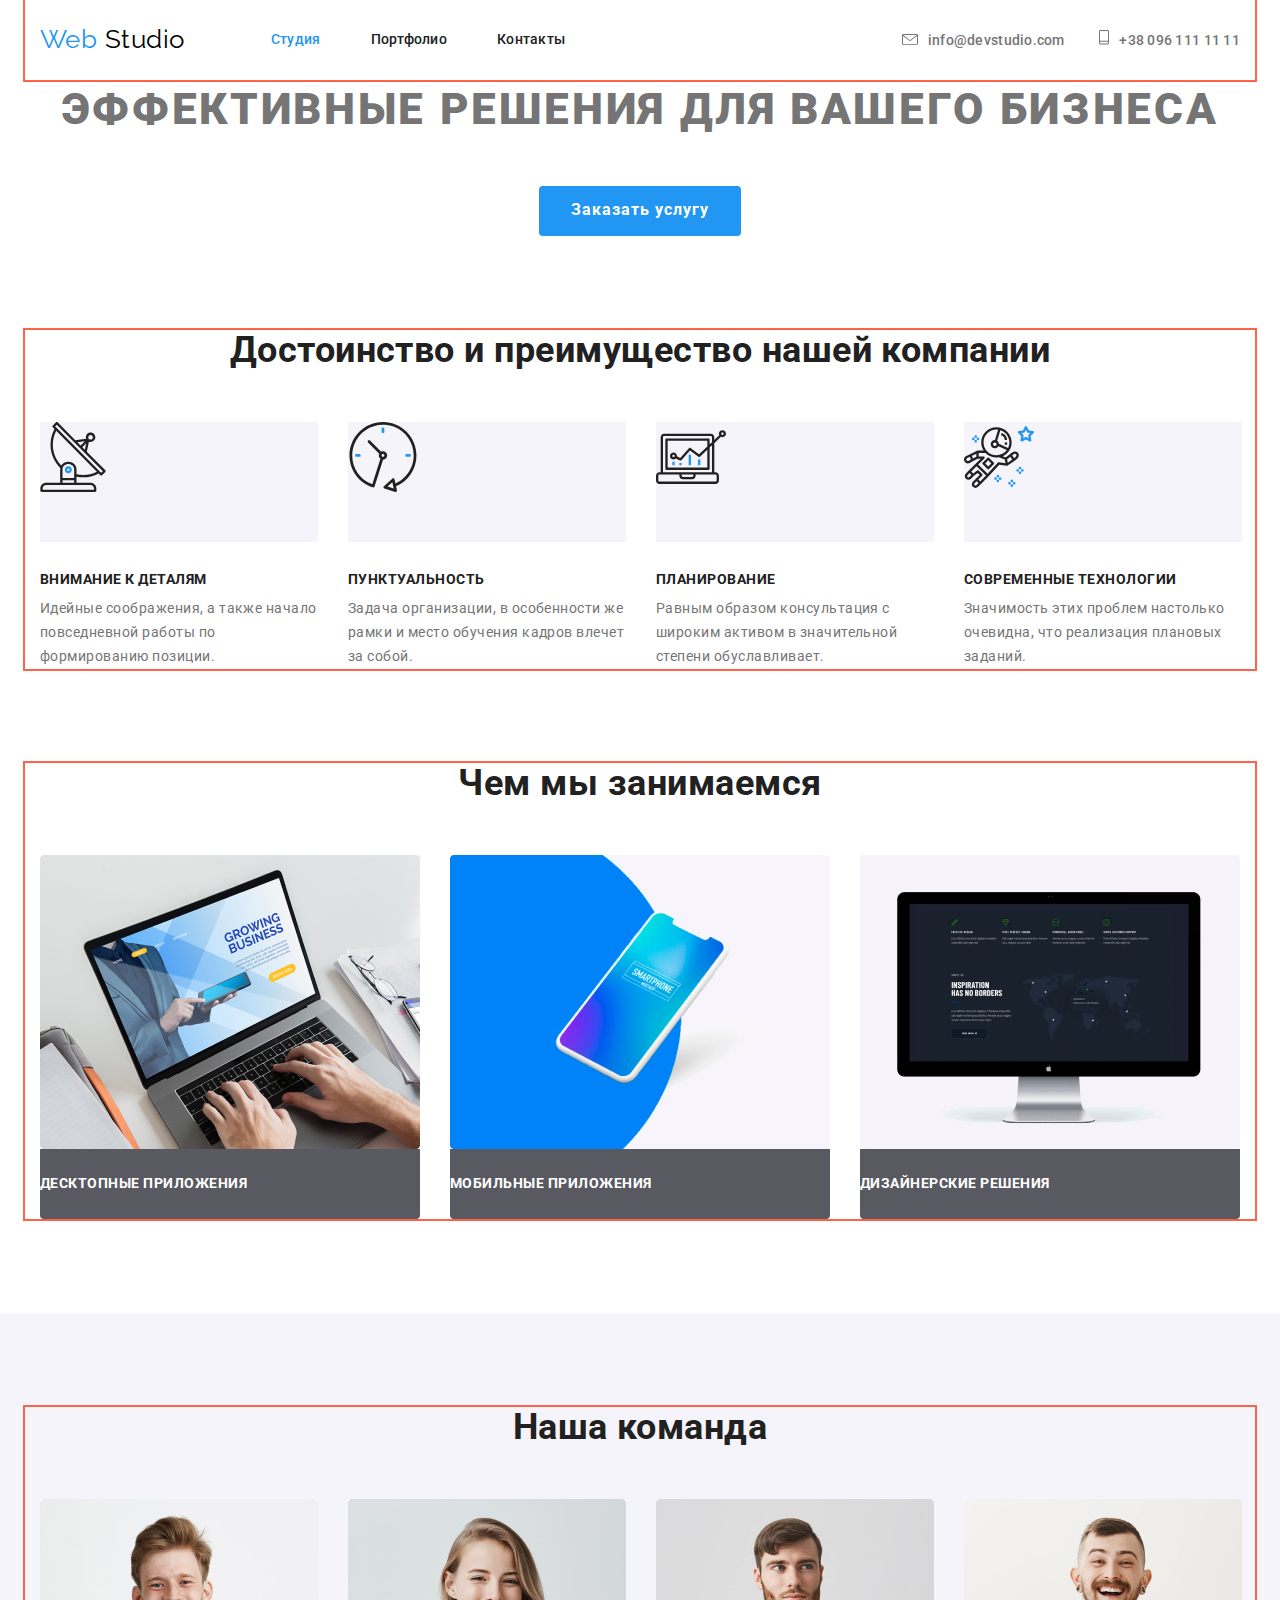
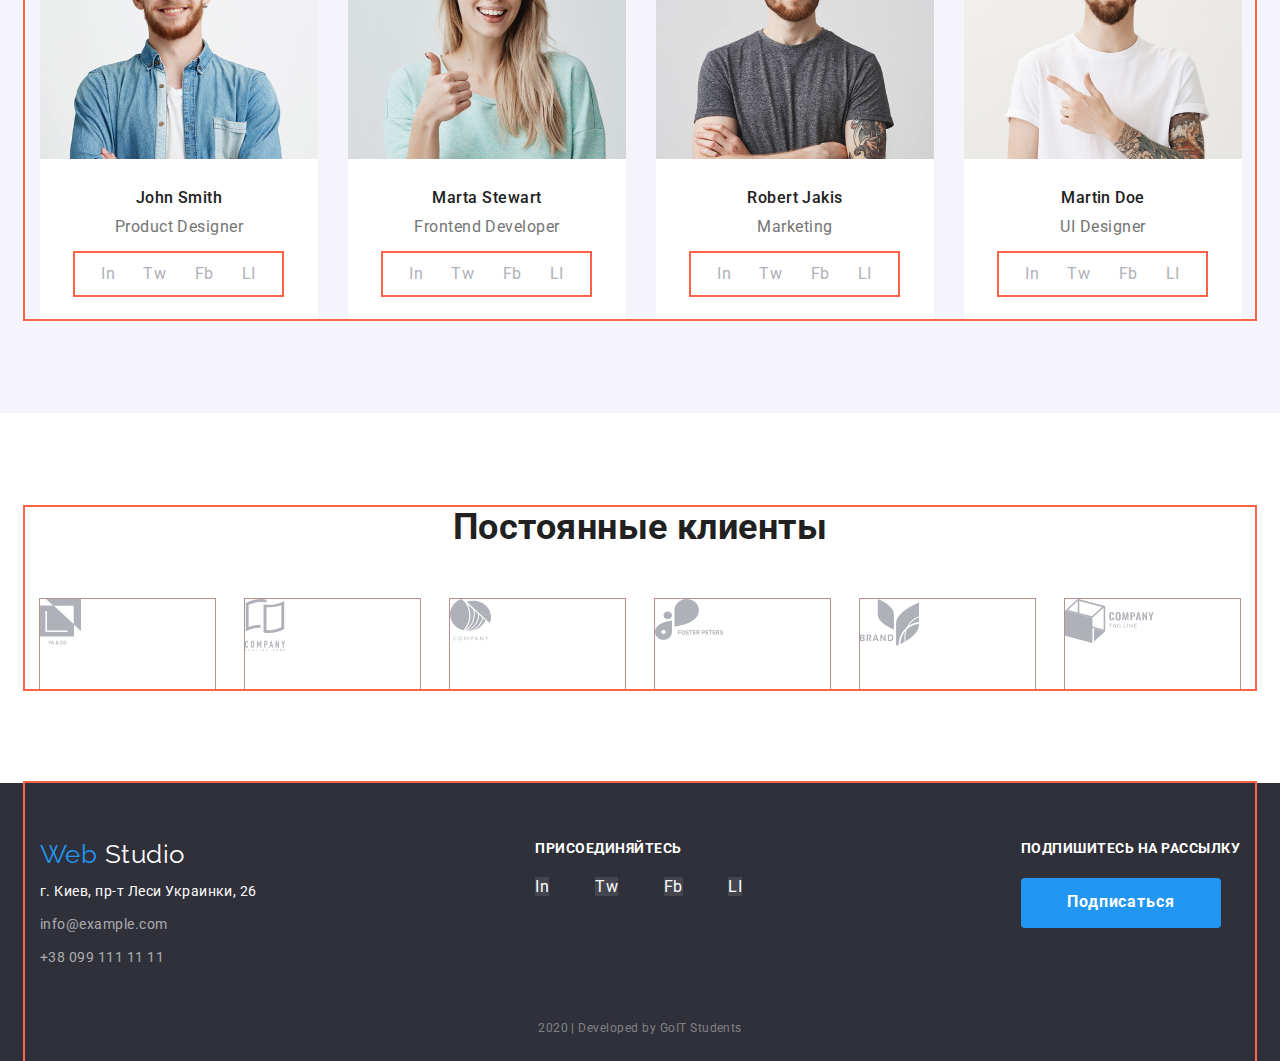
==== commit ec51edc2: "summary(required)" ====
--- a/index.html
+++ b/index.html
@@ -65,7 +65,7 @@
             Достоинство и преимущество нашей компании
           </h2>
           <ul class="dignity list">
-            <li>
+            <li class="item">
               <a href="#" class="section-icon"
                 ><img src="./images/antenna.svg" alt="Картинка антенны"
               /></a>
@@ -75,7 +75,7 @@
                 формированию позиции.
               </p>
             </li>
-            <li>
+            <li class="item">
               <a href="#" class="section-icon"
                 ><img src="./images/clock.svg" alt="Картинка часов"
               /></a>
@@ -85,7 +85,7 @@
                 кадров влечет за собой.
               </p>
             </li>
-            <li>
+            <li class="item">
               <a href="#" class="section-icon"
                 ><img src="./images/vector.svg" alt="Картинка компьютера"
               /></a>
@@ -95,7 +95,7 @@
                 степени обуславливает.
               </p>
             </li>
-            <li>
+            <li class="item">
               <a href="#" class="section-icon"
                 ><img src="./images/astronaut.svg" alt="Картинка астронавта"
               /></a>
@@ -112,8 +112,8 @@
       <section class="section">
         <div class="container">
           <h2 class="section-title">Чем мы занимаемся</h2>
-          <ul class="list">
-            <li>
+          <ul class="occupation list">
+            <li class="item">
               <a href="#"
                 ><img
                   class="no-clearance"
@@ -124,7 +124,7 @@
               /></a>
               <h3 class="img-lead">Десктопные приложения</h3>
             </li>
-            <li>
+            <li class="item">
               <a href="#"
                 ><img
                   class="no-clearance"
@@ -135,7 +135,7 @@
               /></a>
               <h3 class="img-lead">Мобильные приложения</h3>
             </li>
-            <li>
+            <li class="item">
               <a href="#"
                 ><img
                   class="no-clearance"
@@ -153,8 +153,8 @@
       <section class="team section">
         <div class="container">
           <h2 class="section-title">Наша команда</h2>
-          <ul class="list">
-            <li>
+          <ul class="team-box list">
+            <li class="item">
               <img
                 class="img-team no-clearance"
                 src="./images/foto-John-Smith.jpg"
@@ -164,30 +164,30 @@
               />
               <h3 class="list-team">John Smith</h3>
               <p class="prof">Product Designer</p>
-              <ul class="list">
-                <li>
+              <ul class="socials list">
+                <li class="icons">
                   <a href="#" aria-label="Ссылка на Instagram" class="userpic"
-                    >Instagram</a
-                  >
-                </li>
-                <li>
+                    >In</a
+                  >
+                </li>
+                <li class="icons">
                   <a href="#" aria-label="Ссылка на Twitter" class="userpic"
-                    >Twitter</a
-                  >
-                </li>
-                <li>
+                    >Tw</a
+                  >
+                </li>
+                <li class="icons">
                   <a href="#" aria-label="Ссылка на facebook" class="userpic"
-                    >Facebook</a
-                  >
-                </li>
-                <li>
+                    >Fb</a
+                  >
+                </li>
+                <li class="icons">
                   <a href="#" aria-label="Ссылка на LinkedIn" class="userpic"
-                    >LinkedIn</a
+                    >LI</a
                   >
                 </li>
               </ul>
             </li>
-            <li>
+            <li class="item">
               <img
                 class="img-team no-clearance"
                 src="./images/foto-Marta-Stewart.jpg"
@@ -197,30 +197,30 @@
               />
               <h3 class="list-team">Marta Stewart</h3>
               <p class="prof">Frontend Developer</p>
-              <ul class="list">
-                <li>
+              <ul class="socials list">
+                <li class="icons">
                   <a href="#" aria-label="Ссылка на Instagram" class="userpic"
-                    >Instagram</a
-                  >
-                </li>
-                <li>
+                    >In</a
+                  >
+                </li>
+                <li class="icons">
                   <a href="#" aria-label="Ссылка на Twitter" class="userpic"
-                    >Twitter</a
-                  >
-                </li>
-                <li>
+                    >Tw</a
+                  >
+                </li>
+                <li class="icons">
                   <a href="#" aria-label="Ссылка на facebook" class="userpic"
-                    >Facebook</a
-                  >
-                </li>
-                <li>
+                    >Fb</a
+                  >
+                </li>
+                <li class="icons">
                   <a href="#" aria-label="Ссылка на LinkedIn" class="userpic"
-                    >LinkedIn</a
+                    >LI</a
                   >
                 </li>
               </ul>
             </li>
-            <li>
+            <li class="item">
               <img
                 class="img-team no-clearance"
                 src="./images/foto-Robert-Jakis.jpg"
@@ -230,30 +230,30 @@
               />
               <h3 class="list-team">Robert Jakis</h3>
               <p class="prof">Marketing</p>
-              <ul class="list">
-                <li>
+              <ul class="socials list">
+                <li class="icons">
                   <a href="#" aria-label="Ссылка на Instagram" class="userpic"
-                    >Instagram</a
-                  >
-                </li>
-                <li>
+                    >In</a
+                  >
+                </li>
+                <li class="icons">
                   <a href="#" aria-label="Ссылка на Twitter" class="userpic"
-                    >Twitter</a
-                  >
-                </li>
-                <li>
+                    >Tw</a
+                  >
+                </li>
+                <li class="icons">
                   <a href="#" aria-label="Ссылка на facebook" class="userpic"
-                    >Facebook</a
-                  >
-                </li>
-                <li>
+                    >Fb</a
+                  >
+                </li>
+                <li class="icons">
                   <a href="#" aria-label="Ссылка на LinkedIn" class="userpic"
-                    >LinkedIn</a
+                    >LI</a
                   >
                 </li>
               </ul>
             </li>
-            <li>
+            <li class="item">
               <img
                 class="img-team no-clearance"
                 src="./images/foto-Martin-Doe.jpg"
@@ -263,25 +263,25 @@
               />
               <h3 class="list-team">Martin Doe</h3>
               <p class="prof">UI Designer</p>
-              <ul class="list">
-                <li>
+              <ul class="socials list">
+                <li class="icons">
                   <a href="#" aria-label="Ссылка на Instagram" class="userpic"
-                    >Instagram</a
-                  >
-                </li>
-                <li>
+                    >In</a
+                  >
+                </li>
+                <li class="icons">
                   <a href="#" aria-label="Ссылка на Twitter" class="userpic"
-                    >Twitter</a
-                  >
-                </li>
-                <li>
+                    >Tw</a
+                  >
+                </li>
+                <li class="icons">
                   <a href="#" aria-label="Ссылка на facebook" class="userpic"
-                    >Facebook</a
-                  >
-                </li>
-                <li>
+                    >Fb</a
+                  >
+                </li>
+                <li class="icons">
                   <a href="#" aria-label="Ссылка на LinkedIn" class="userpic"
-                    >LinkedIn</a
+                    >LI</a
                   >
                 </li>
               </ul>
@@ -293,43 +293,43 @@
       <section class="company section">
         <div class="container">
           <h2 class="section-title">Постоянные клиенты</h2>
-          <ul class="list">
-            <li>
+          <ul class="company-box list">
+            <li class="icons">
               <a href="#" class=""
                 ><img
                   src="./images/logo-1.svg"
                   alt="Логотип постоянного клиента"
               /></a>
             </li>
-            <li>
+            <li class="icons">
               <a href="#" class=""
                 ><img
                   src="./images/logo-2.svg"
                   alt="Логотип постоянного клиента"
               /></a>
             </li>
-            <li>
+            <li class="icons">
               <a href="#" class=""
                 ><img
                   src="./images/logo-3.svg"
                   alt="Логотип постоянного клиента"
               /></a>
             </li>
-            <li>
-              <a href="#" class="section-icon"
+            <li class="icons">
+              <a href="#" class=""
                 ><img
                   src="./images/logo-4.svg"
                   alt="Логотип постоянного клиента"
               /></a>
             </li>
-            <li>
+            <li class="icons">
               <a href="#" class=""
                 ><img
                   src="./images/logo-5.svg"
                   alt="Логотип постоянного клиента"
               /></a>
             </li>
-            <li>
+            <li class="icons">
               <a href="#" class=""
                 ><img
                   src="./images/logo-6.svg"
@@ -344,48 +344,43 @@
     <!--Подвал-->
     <footer class="footer">
       <div class="container">
-        <div class="info">
-          <a href="#" class="logo"
-            >Web<span class="footer-accent"> Studio</span></a
-          >
-          <address class="address">
-            г. Киев, пр-т Леси Украинки, 26
-          </address>
-          <address class="address">
-            <a href="#" class="link">info@example.com</a>
-            <a href="#" class="link">+38 099 111 11 11</a>
-          </address>
-        </div>
+        <div class="footer-box">
+          <div class="info">
+            <a href="#" class="logo"
+              >Web<span class="footer-accent"> Studio</span></a
+            >
+            <address class="address">
+              г. Киев, пр-т Леси Украинки, 26
+            </address>
+            <address class="contact">
+              <a href="#" class="link">info@example.com</a>
+              <a href="#" class="link">+38 099 111 11 11</a>
+            </address>
+          </div>
 
-        <div>
-          <b class="subscribe">присоединяйтесь</b>
-          <ul class="list">
-            <li>
-              <a href="#" aria-label="Ссылка на Instagram" class="pic"
-                >Instagram</a
-              >
-            </li>
-            <li>
-              <a href="#" aria-label="Ссылка на Twitter" class="pic">Twitter</a>
-            </li>
-            <li>
-              <a href="#" aria-label="Ссылка на facebook" class="pic"
-                >Facebook</a
-              >
-            </li>
-            <li>
-              <a href="#" aria-label="Ссылка на LinkedIn" class="pic"
-                >LinkedIn</a
-              >
-            </li>
-          </ul>
-        </div>
-        <div>
-          <b class="subscribe">Подпишитесь на рассылку</b>
-          <a href="#" class="button">Подписаться</a>
-        </div>
-
-        <p class="copyright">2020 | Developed by GoIT Students</p>
+          <div class="join-box">
+            <b class="subscribe">присоединяйтесь</b>
+            <ul class="social list">
+              <li class="pics">
+                <a href="#" aria-label="Ссылка на Instagram" class="pic">In</a>
+              </li>
+              <li class="pics">
+                <a href="#" aria-label="Ссылка на Twitter" class="pic">Tw</a>
+              </li>
+              <li class="pics">
+                <a href="#" aria-label="Ссылка на facebook" class="pic">Fb</a>
+              </li>
+              <li class="pics">
+                <a href="#" aria-label="Ссылка на LinkedIn" class="pic">LI</a>
+              </li>
+            </ul>
+          </div>
+          <div class="subscribe-box">
+            <b class="subscribe">Подпишитесь на рассылку</b>
+            <div class="input"><a href="#" class="button">Подписаться</a></div>
+          </div>
+        </div>
+        <div><p class="copyright">2020 | Developed by GoIT Students</p></div>
       </div>
     </footer>
   </body>
--- a/css/styles.css
+++ b/css/styles.css
@@ -57,6 +57,7 @@
 .nav-box {
   display: flex;
   align-items: center;
+  /* background-color: rosybrown; */
 }
 
 /* logo */
@@ -83,7 +84,7 @@
 }
 
 .site-nav .item:not(:first-child) {
-  outline: 2px solid coral;
+  /* outline: 2px solid coral; */
   margin-left: 50px;
 }
 
@@ -128,7 +129,7 @@
   color: var(--accent-color);
 }
 
-.site-address > .link:not(:last-child) {
+.site-address .link:not(:last-child) {
   margin-right: 30px;
 }
 
@@ -207,6 +208,21 @@
   /* background-color: cadetblue; */
 }
 
+/* Достоинство и преимущество нашей компании */
+.dignity {
+  display: flex;
+}
+
+.dignity .item {
+  width: 278px;
+
+  /* background-color: aquamarine; */
+}
+
+.dignity .item:not(:first-child) {
+  margin-left: 30px;
+}
+
 .dignity .text {
   margin-top: 0;
   margin-bottom: 0;
@@ -218,6 +234,8 @@
 
 .section-icon {
   display: inline-block;
+  width: 278px;
+  height: 120px;
   margin-top: 0;
   margin-bottom: 30px;
   background-color: var(--primary-grey-color);
@@ -227,6 +245,15 @@
   background-color: var(--accent-color);
 }
 
+/* Род занятий */
+.occupation {
+  display: flex;
+}
+
+.occupation .item:not(:first-child) {
+  margin-left: 30px;
+}
+
 .no-clearance {
   display: block;
 }
@@ -246,17 +273,23 @@
   text-transform: uppercase;
 }
 
-.userpic {
-  color: #afb1b8;
-  text-decoration: none;
-}
-.userpic:hover,
-.userpic:focus {
-  color: var(--accent-color);
-}
+/* Список команды */
 
 .team {
   background-color: var(--primary-grey-color);
+}
+
+.team-box {
+  display: flex;
+  /* background-color: chartreuse; */
+}
+
+.team-box .item {
+  text-align: center;
+  background-color: var(--primary-white-color);
+}
+.team-box .item:not(:first-child) {
+  margin-left: 30px;
 }
 
 .img-team {
@@ -273,13 +306,52 @@
   font-size: 16px;
   line-height: 1.18;
 }
+
 .prof {
   margin-top: 0;
-  margin-bottom: 28px;
+  margin-bottom: 16px;
 
   font-weight: 400;
   font-size: 16px;
   line-height: 1.18;
+}
+
+/* Иконки соц.сетей */
+.socials {
+  display: flex;
+  padding: 12px;
+  margin-left: 35px;
+  margin-right: 36px;
+  margin-bottom: 24px;
+  justify-content: space-around;
+
+  outline: 2px solid tomato;
+}
+
+.userpic {
+  color: #afb1b8;
+  text-decoration: none;
+}
+.userpic:hover,
+.userpic:focus {
+  color: var(--accent-color);
+}
+
+/* Список клиентов */
+.company-box {
+  display: flex;
+
+  width: 1200px;
+}
+
+.company-box .icons {
+  width: 175px;
+  height: 90px;
+  outline: 1px solid rosybrown;
+}
+
+.company-box .icons:not(:first-child) {
+  margin-left: 30px;
 }
 
 /* portofolio main */
@@ -318,15 +390,16 @@
 }
 
 .work-box .item {
-  width: 380px;
+  width: calc((100% - 60px) / 3);
+  outline: 2px solid aquamarine;
+}
+
+.work-box .item:not(:nth-child(3n)) {
   margin-right: 30px;
+}
+
+.work-box .item:not(:nth-last-child(-n + 3)) {
   margin-bottom: 30px;
-}
-.work-box .item:nth-child(3n) {
-  margin-right: 0;
-}
-.work-box .item:nth-last-child(-n + 3) {
-  margin-bottom: 0;
 }
 
 .holder {
@@ -379,17 +452,25 @@
   background-color: var(--secondary-grey-color);
 }
 
-/* .info .logo {
-  margin-bottom: 10px;
-  background-color: violet;
+.footer-box {
+  display: flex;
+  justify-content: space-between;
+  padding-top: 56px;
+  padding-bottom: 28px;
+}
+/* 
+.info .logo {
+  outline: 1px solid blue;
 } */
+
 .footer-accent {
   color: var(--primary-white-color);
 }
 
 .address {
-  /* margin-top: 0;
-  margin-bottom: 0; */
+  display: block;
+  margin-top: 10px;
+
   color: var(--primary-white-color);
   font-style: normal;
   font-weight: 400;
@@ -397,9 +478,44 @@
   line-height: 1.71;
   /* background-color: violet; */
 }
-.address .link {
+.contact .link {
+  display: block;
+  padding-top: 9px;
+
   color: rgba(255, 255, 255, 0.6);
-  text-decoration: none;
+  font-style: normal;
+  font-weight: 400;
+  font-size: 14px;
+  line-height: 1.71;
+  text-decoration: none;
+}
+
+.join-box {
+  /* outline: 1px solid blue; */
+  width: 207px;
+}
+
+.social {
+  display: flex;
+  justify-content: space-between;
+}
+/* 
+.social .pics {
+  background-color: burlywood;
+} */
+
+.subscribe {
+  display: inline-block;
+  margin-bottom: 21px;
+  color: var(--primary-white-color);
+  font-weight: 700;
+  font-size: 14px;
+  line-height: 1.14;
+  text-transform: uppercase;
+}
+
+.subscribe-box .input {
+  display: flex;
 }
 
 .pic {
@@ -414,16 +530,10 @@
   background-color: var(--accent-color);
 }
 
-.subscribe {
-  color: var(--primary-white-color);
-  font-weight: 700;
-  font-size: 14px;
-  line-height: 1.14;
-  text-transform: uppercase;
-}
 .copyright {
   margin-top: 0;
   margin-bottom: 0;
+  padding-top: 18px;
   padding-bottom: 21px;
 
   color: rgba(255, 255, 255, 0.4);
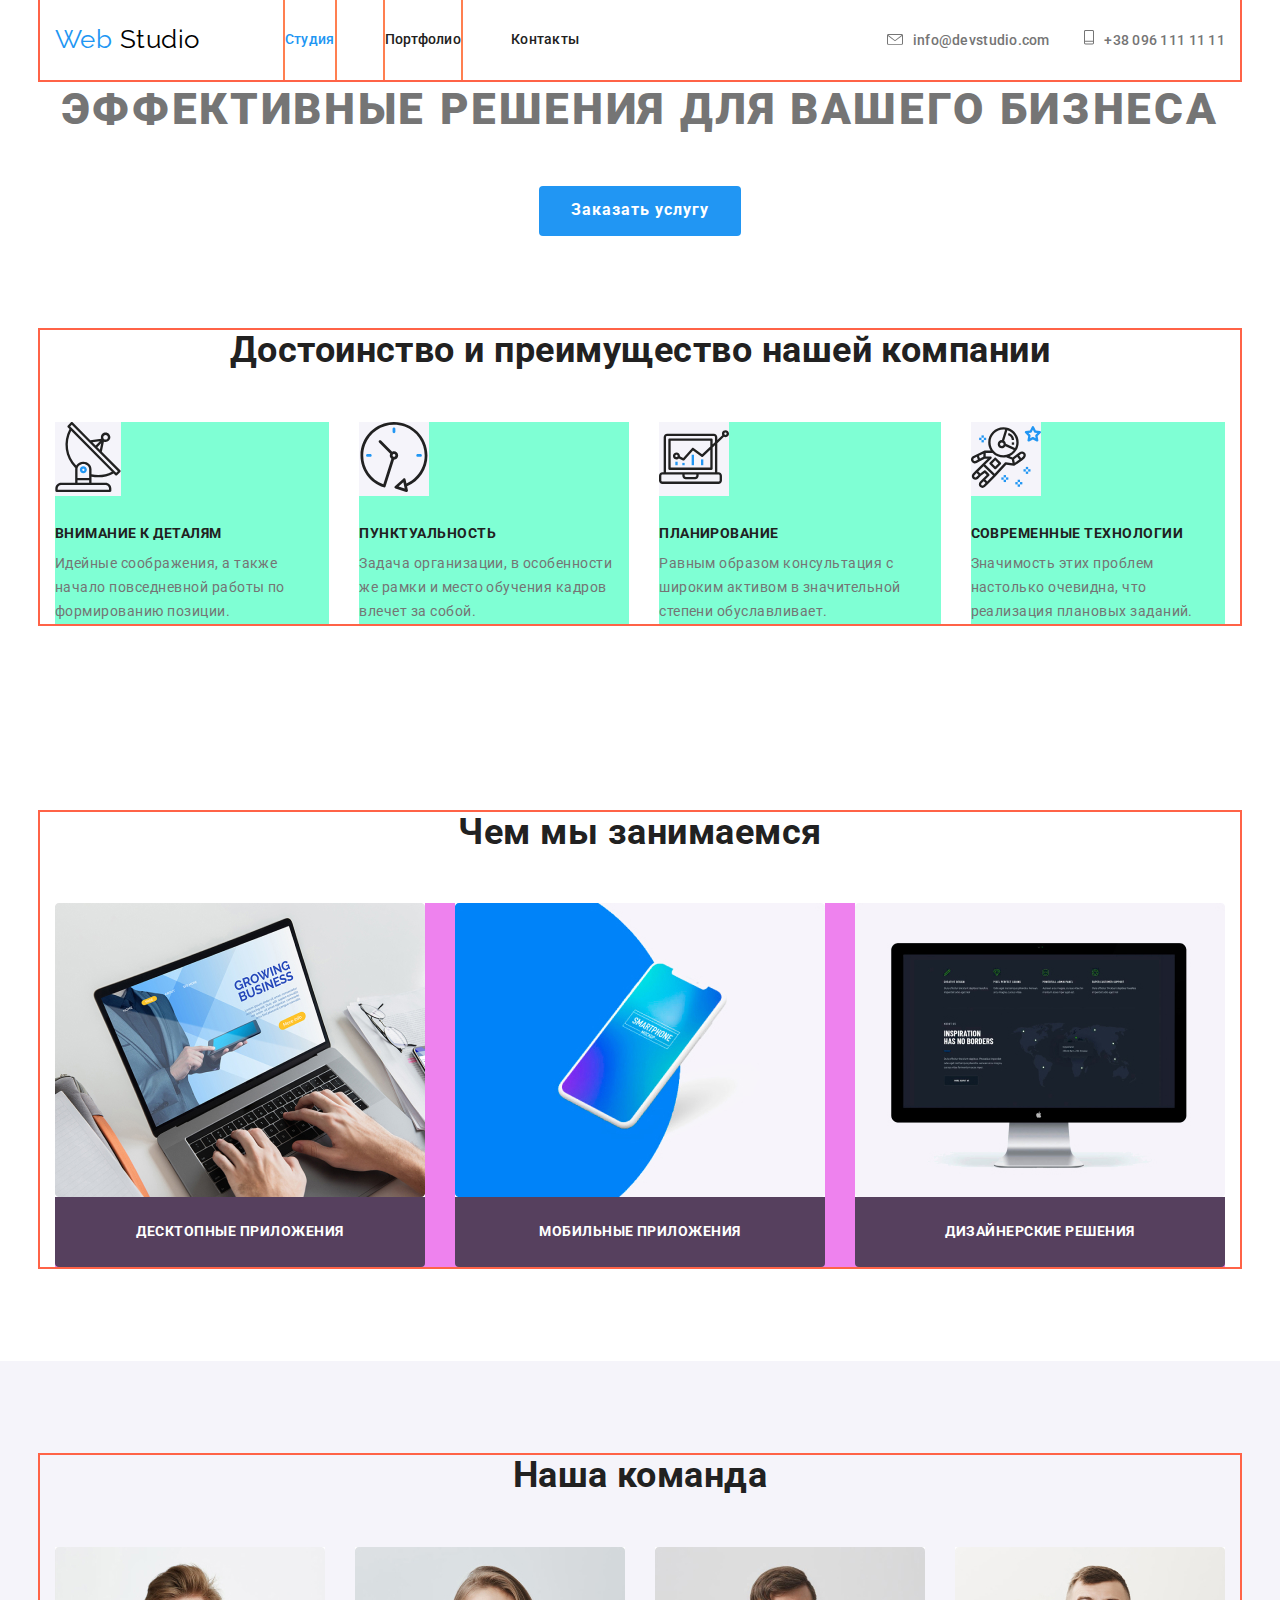
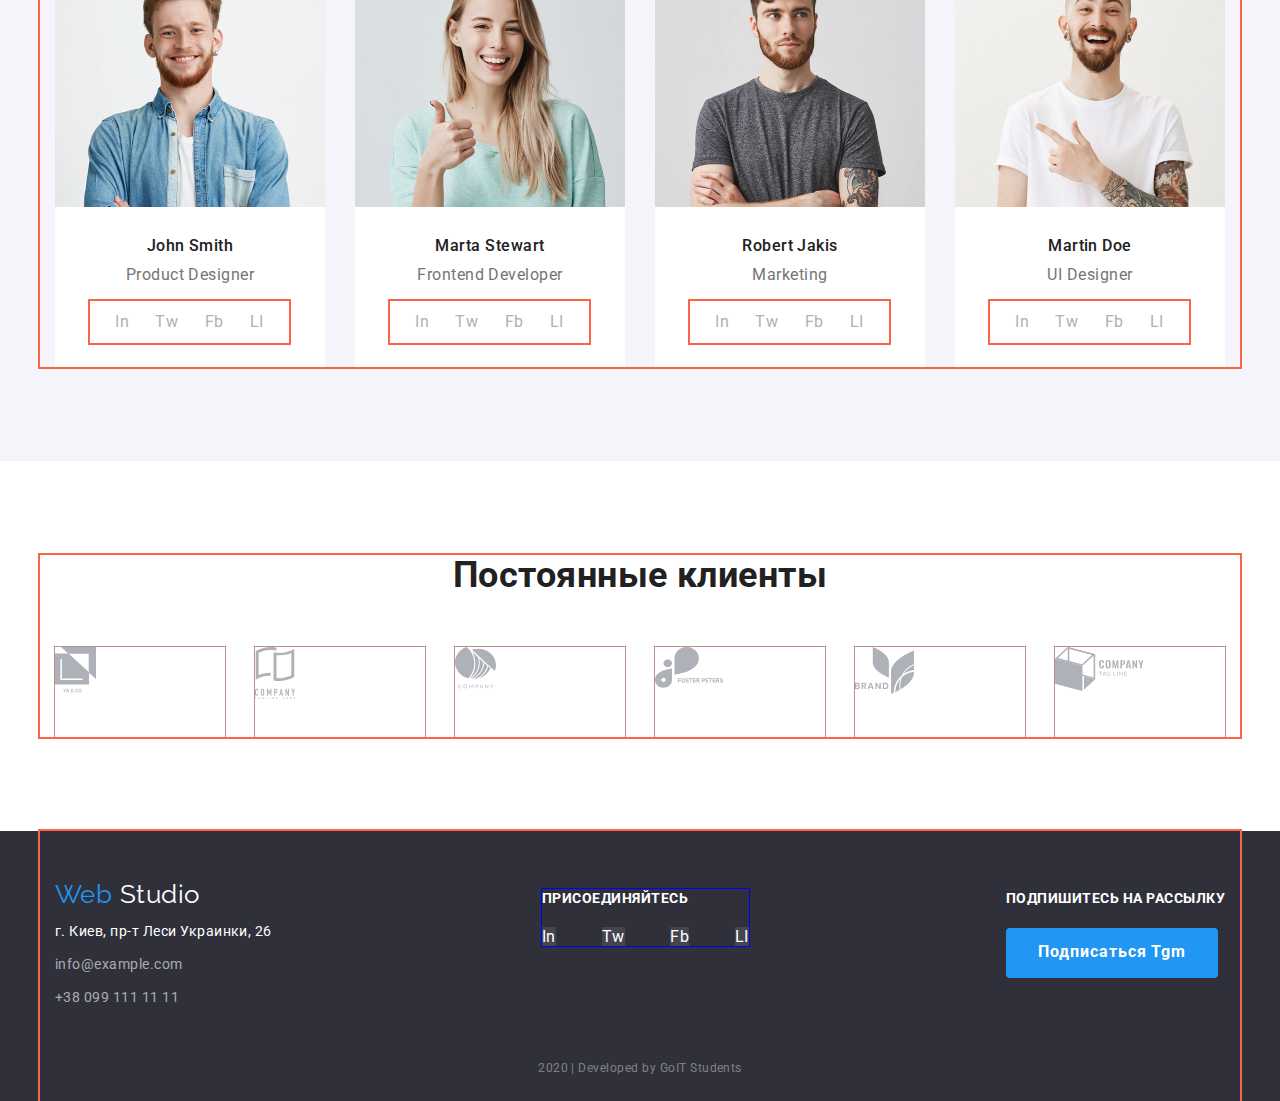
==== commit afa5f6f5: "Update index.html" ====
--- a/index.html
+++ b/index.html
@@ -54,7 +54,7 @@
     <main>
       <!--Герой-->
       <!--Добавить <div> для баннера-->
-      <section class="hero section">
+      <section class="hero">
         <h1 class="hero-title">эффективные решения для вашего бизнеса</h1>
         <a href="#" class="button">Заказать услугу</a>
       </section>
@@ -118,7 +118,7 @@
                 ><img
                   class="no-clearance"
                   src="./images/dextop.jpg"
-                  width="380"
+                  width="370"
                   height="294"
                   alt="Фото десктопного устройства"
               /></a>
@@ -129,7 +129,7 @@
                 ><img
                   class="no-clearance"
                   src="./images/mobil.jpg"
-                  width="380"
+                  width="370"
                   height="294"
                   alt="Фото мобильного устройства"
               /></a>
@@ -140,7 +140,7 @@
                 ><img
                   class="no-clearance"
                   src="./images/pc.jpg"
-                  width="380"
+                  width="370"
                   height="294"
                   alt="Фото персонального компьютера"
               /></a>
@@ -158,7 +158,7 @@
               <img
                 class="img-team no-clearance"
                 src="./images/foto-John-Smith.jpg"
-                width="278"
+                width="270"
                 height="260"
                 alt="фото Джона Смита"
               />
@@ -191,7 +191,7 @@
               <img
                 class="img-team no-clearance"
                 src="./images/foto-Marta-Stewart.jpg"
-                width="278"
+                width="270"
                 height="260"
                 alt="фото Марты Стюарт"
               />
@@ -224,7 +224,7 @@
               <img
                 class="img-team no-clearance"
                 src="./images/foto-Robert-Jakis.jpg"
-                width="278"
+                width="270"
                 height="260"
                 alt="фото Роберта Джекиса"
               />
@@ -257,7 +257,7 @@
               <img
                 class="img-team no-clearance"
                 src="./images/foto-Martin-Doe.jpg"
-                width="278"
+                width="270"
                 height="260"
                 alt="фото Мартина Доу"
               />
@@ -290,7 +290,7 @@
         </div>
       </section>
       <!--Список клиентов -->
-      <section class="company section">
+      <section class="section">
         <div class="container">
           <h2 class="section-title">Постоянные клиенты</h2>
           <ul class="company-box list">
@@ -377,7 +377,11 @@
           </div>
           <div class="subscribe-box">
             <b class="subscribe">Подпишитесь на рассылку</b>
-            <div class="input"><a href="#" class="button">Подписаться</a></div>
+            <div class="input">
+              <a href="#" class="button"
+                >Подписаться <span class="telegram">Tgm</span></a
+              >
+            </div>
           </div>
         </div>
         <div><p class="copyright">2020 | Developed by GoIT Students</p></div>
--- a/css/styles.css
+++ b/css/styles.css
@@ -45,7 +45,7 @@
 .container {
   margin-left: auto;
   margin-right: auto;
-  width: 1230px;
+  width: 1200px;
   padding-left: 15px;
   padding-right: 15px;
   outline: 2px solid tomato;
@@ -62,6 +62,7 @@
 
 /* logo */
 .logo {
+  margin-right: 85px;
   color: var(--accent-color);
   font-family: Raleway, sans-serif;
   font-size: 26px;
@@ -80,12 +81,11 @@
 /* nav */
 .site-nav {
   display: flex;
-  margin-left: 86px;
-}
-
-.site-nav .item:not(:first-child) {
-  /* outline: 2px solid coral; */
-  margin-left: 50px;
+}
+
+.site-nav .item:not(:last-child) {
+  margin-right: 50px;
+  outline: 2px solid coral;
 }
 
 .site-nav .link {
@@ -115,6 +115,9 @@
 }
 
 .site-address .link {
+  padding-top: 32px;
+  padding-bottom: 32px;
+
   color: var(--primary-text-color);
   font-style: normal;
   font-weight: 500;
@@ -175,12 +178,6 @@
 
 /* section */
 .section {
-  padding-bottom: 94px;
-}
-
-.company.section,
-.team.section,
-.section-breadcrumbs {
   padding-top: 94px;
   padding-bottom: 94px;
 }
@@ -214,13 +211,13 @@
 }
 
 .dignity .item {
-  width: 278px;
-
-  /* background-color: aquamarine; */
-}
-
-.dignity .item:not(:first-child) {
-  margin-left: 30px;
+  width: calc((100% -90px) / 4);
+
+  background-color: aquamarine;
+}
+
+.dignity .item:not(:last-child) {
+  margin-right: 30px;
 }
 
 .dignity .text {
@@ -234,10 +231,9 @@
 
 .section-icon {
   display: inline-block;
-  width: 278px;
-  height: 120px;
   margin-top: 0;
   margin-bottom: 30px;
+
   background-color: var(--primary-grey-color);
 }
 .section-icon:hover,
@@ -248,10 +244,12 @@
 /* Род занятий */
 .occupation {
   display: flex;
-}
-
-.occupation .item:not(:first-child) {
-  margin-left: 30px;
+  text-align: center;
+  background-color: violet;
+}
+
+.occupation .item:not(:last-child) {
+  margin-right: 30px;
 }
 
 .no-clearance {
@@ -341,7 +339,7 @@
 .company-box {
   display: flex;
 
-  width: 1200px;
+  /* width: 1200px; */
 }
 
 .company-box .icons {
@@ -366,8 +364,9 @@
   margin-bottom: 50px;
 }
 
-.breadcrumbs .btn:not(:first-child) {
-  margin-left: 8px;
+.breadcrumbs .btn:not(:last-child) {
+  margin-right: 8px;
+  /* outline: 1px solid turquoise; */
 }
 
 .button-list {
@@ -391,6 +390,9 @@
 
 .work-box .item {
   width: calc((100% - 60px) / 3);
+  border: 1px solid #eeeeee;
+  border-radius: 5px;
+
   outline: 2px solid aquamarine;
 }
 
@@ -433,7 +435,7 @@
   line-height: 1.87;
   text-decoration: none;
 }
-.desc-text {
+/* .desc-text {
   margin-top: 0;
   margin-bottom: 0;
   margin-right: 24px;
@@ -445,7 +447,7 @@
   font-size: 18px;
   line-height: 1.56;
   text-decoration: none;
-}
+} */
 
 /* footer */
 .footer {
@@ -455,7 +457,8 @@
 .footer-box {
   display: flex;
   justify-content: space-between;
-  padding-top: 56px;
+  align-items: baseline;
+  padding-top: 48px;
   padding-bottom: 28px;
 }
 /* 
@@ -491,7 +494,7 @@
 }
 
 .join-box {
-  /* outline: 1px solid blue; */
+  outline: 1px solid blue;
   width: 207px;
 }
 
@@ -544,6 +547,6 @@
 }
 
 /* footer portfolio */
-.telegram {
-  color: var(--primary-white-color);
-}
+/* .telegram {
+  color: var(--primary-white-color);
+} */
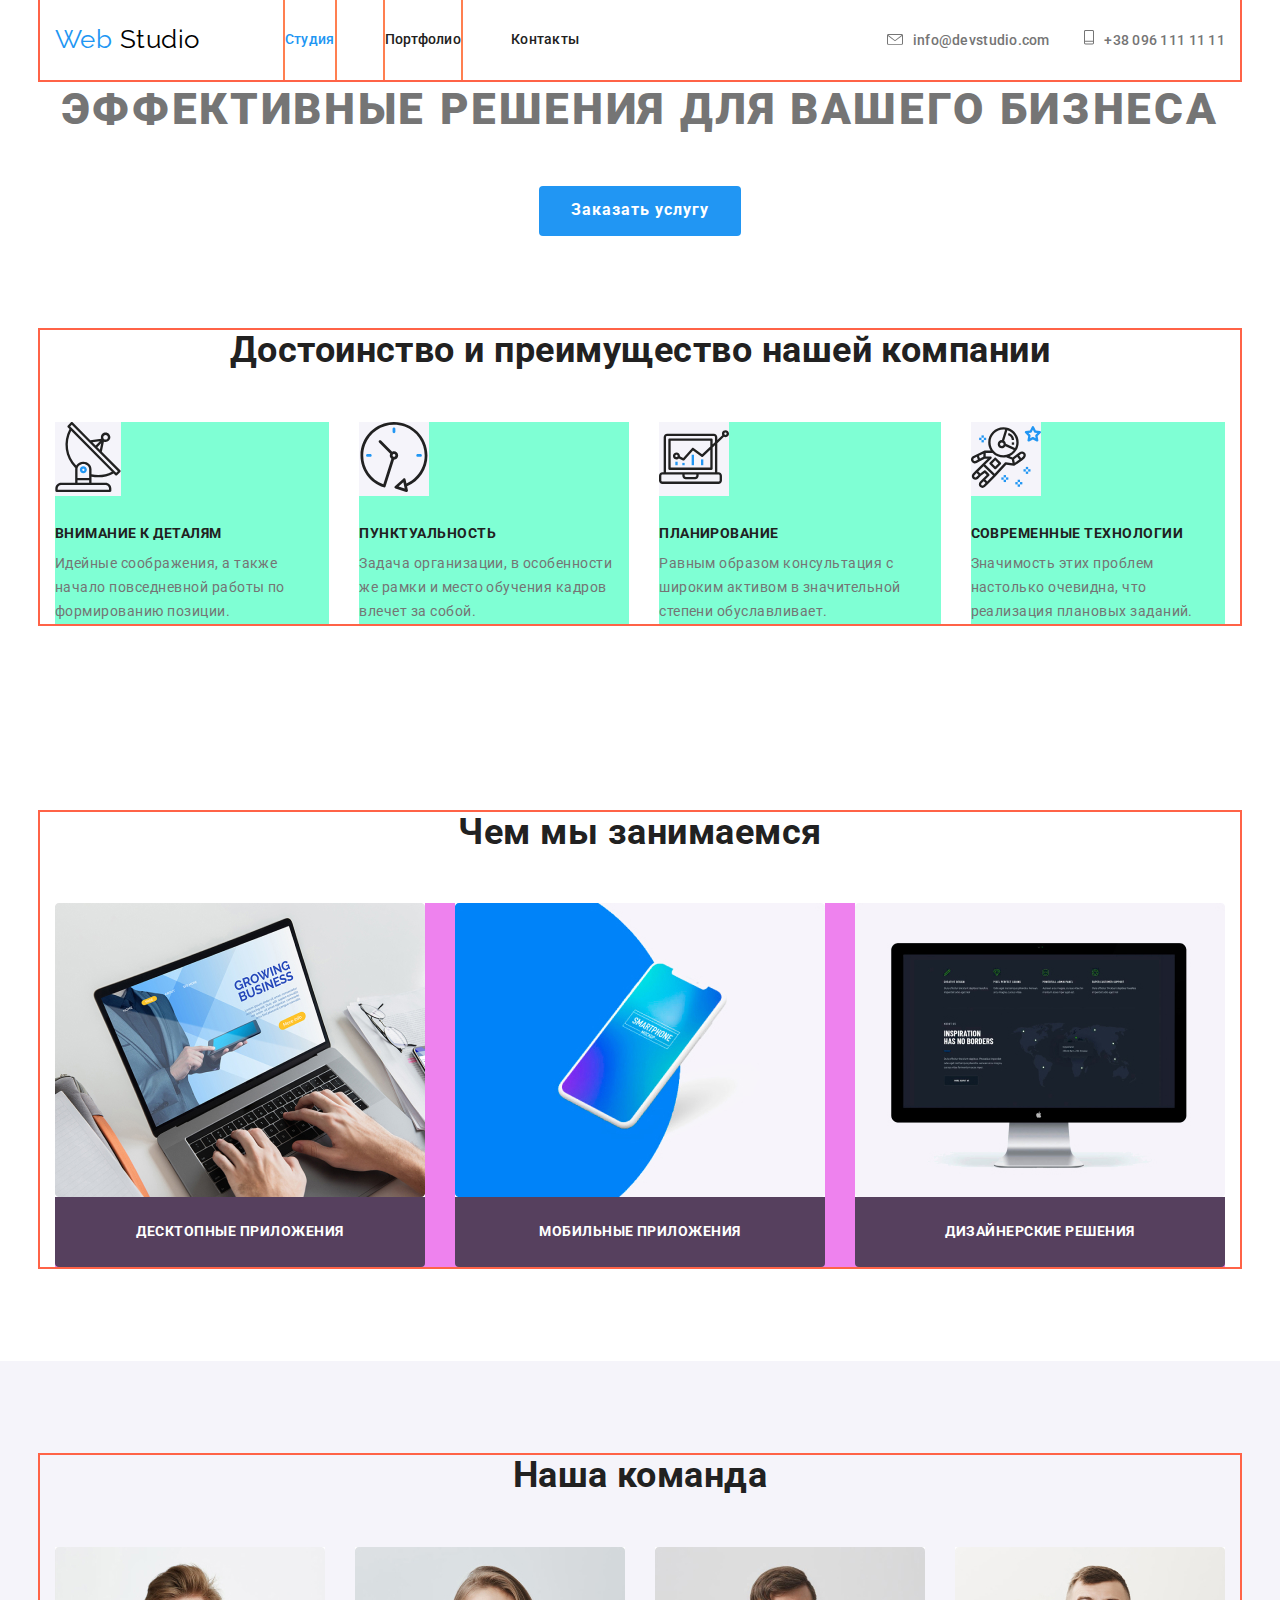
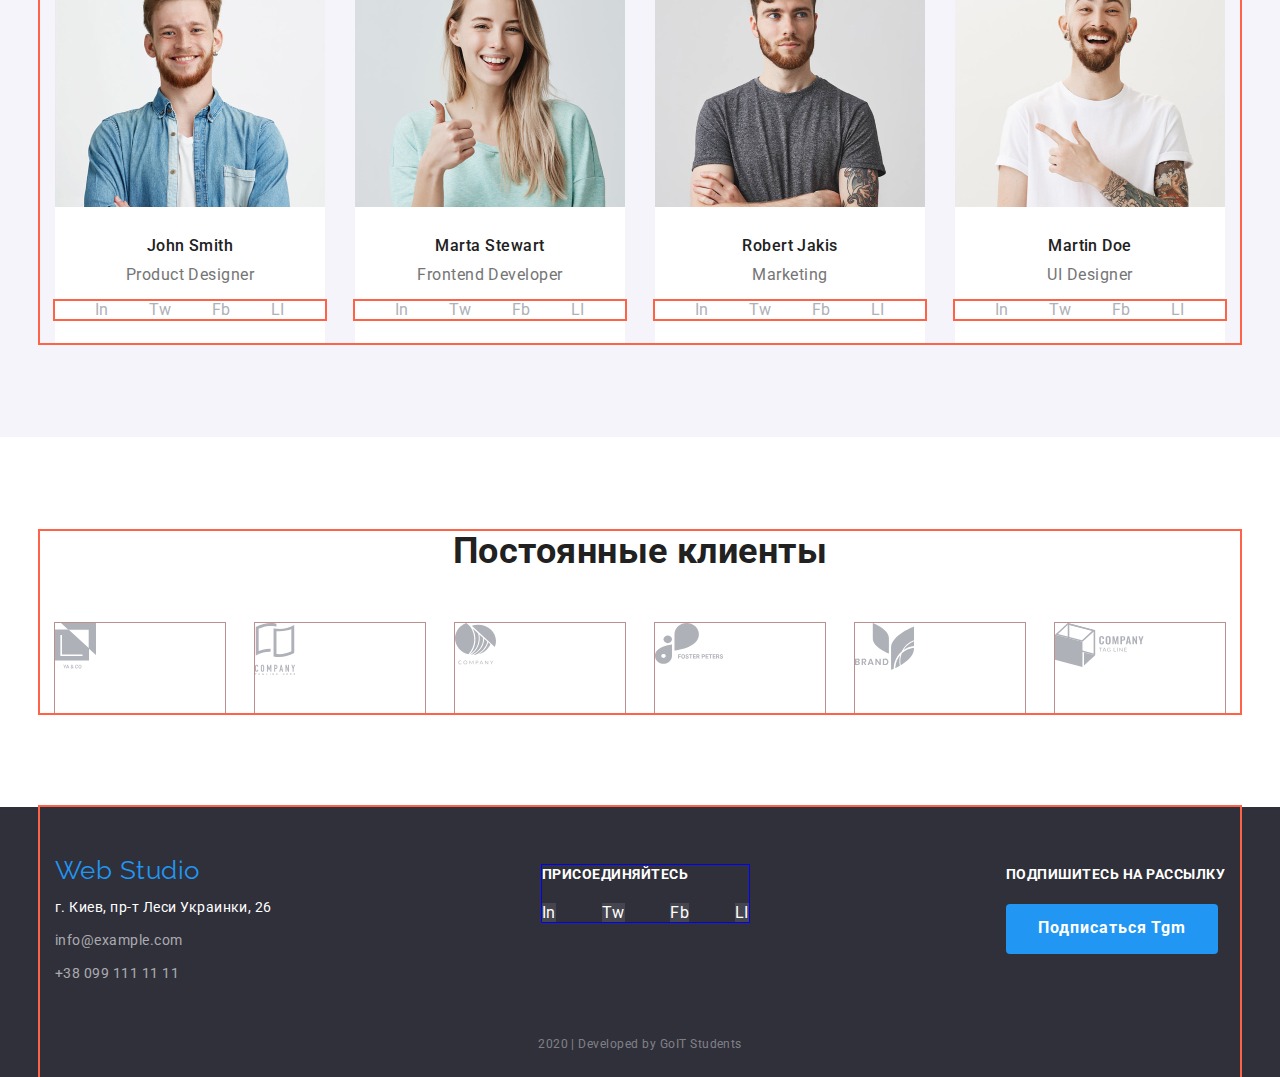
==== commit 003a3be1: "Update index.html" ====
--- a/index.html
+++ b/index.html
@@ -345,15 +345,13 @@
     <footer class="footer">
       <div class="container">
         <div class="footer-box">
-          <div class="info">
-            <a href="#" class="logo"
-              >Web<span class="footer-accent"> Studio</span></a
-            >
+          <div class="info-box">
+            <a href="#" class="logo">Web<span class="accent"> Studio</span></a>
             <address class="address">
               г. Киев, пр-т Леси Украинки, 26
             </address>
             <address class="contact">
-              <a href="#" class="link">info@example.com</a>
+              <a href="#" class="link mail">info@example.com</a>
               <a href="#" class="link">+38 099 111 11 11</a>
             </address>
           </div>
@@ -375,6 +373,7 @@
               </li>
             </ul>
           </div>
+
           <div class="subscribe-box">
             <b class="subscribe">Подпишитесь на рассылку</b>
             <div class="input">
@@ -384,7 +383,7 @@
             </div>
           </div>
         </div>
-        <div><p class="copyright">2020 | Developed by GoIT Students</p></div>
+        <p class="copyright">2020 | Developed by GoIT Students</p>
       </div>
     </footer>
   </body>
--- a/css/styles.css
+++ b/css/styles.css
@@ -283,11 +283,12 @@
 }
 
 .team-box .item {
+  width: calc((100% -90px) / 4);
   text-align: center;
   background-color: var(--primary-white-color);
 }
-.team-box .item:not(:first-child) {
-  margin-left: 30px;
+.team-box .item:not(:last-child) {
+  margin-right: 30px;
 }
 
 .img-team {
@@ -317,11 +318,11 @@
 /* Иконки соц.сетей */
 .socials {
   display: flex;
-  padding: 12px;
+  /* padding: 12px;
   margin-left: 35px;
-  margin-right: 36px;
+  margin-right: 36px; */
   margin-bottom: 24px;
-  justify-content: space-around;
+  justify-content: space-evenly;
 
   outline: 2px solid tomato;
 }
@@ -338,12 +339,11 @@
 /* Список клиентов */
 .company-box {
   display: flex;
-
-  /* width: 1200px; */
 }
 
 .company-box .icons {
-  width: 175px;
+  /* width: 175px; */
+  width: calc((100% - (30px * 5)) / 6);
   height: 90px;
   outline: 1px solid rosybrown;
 }
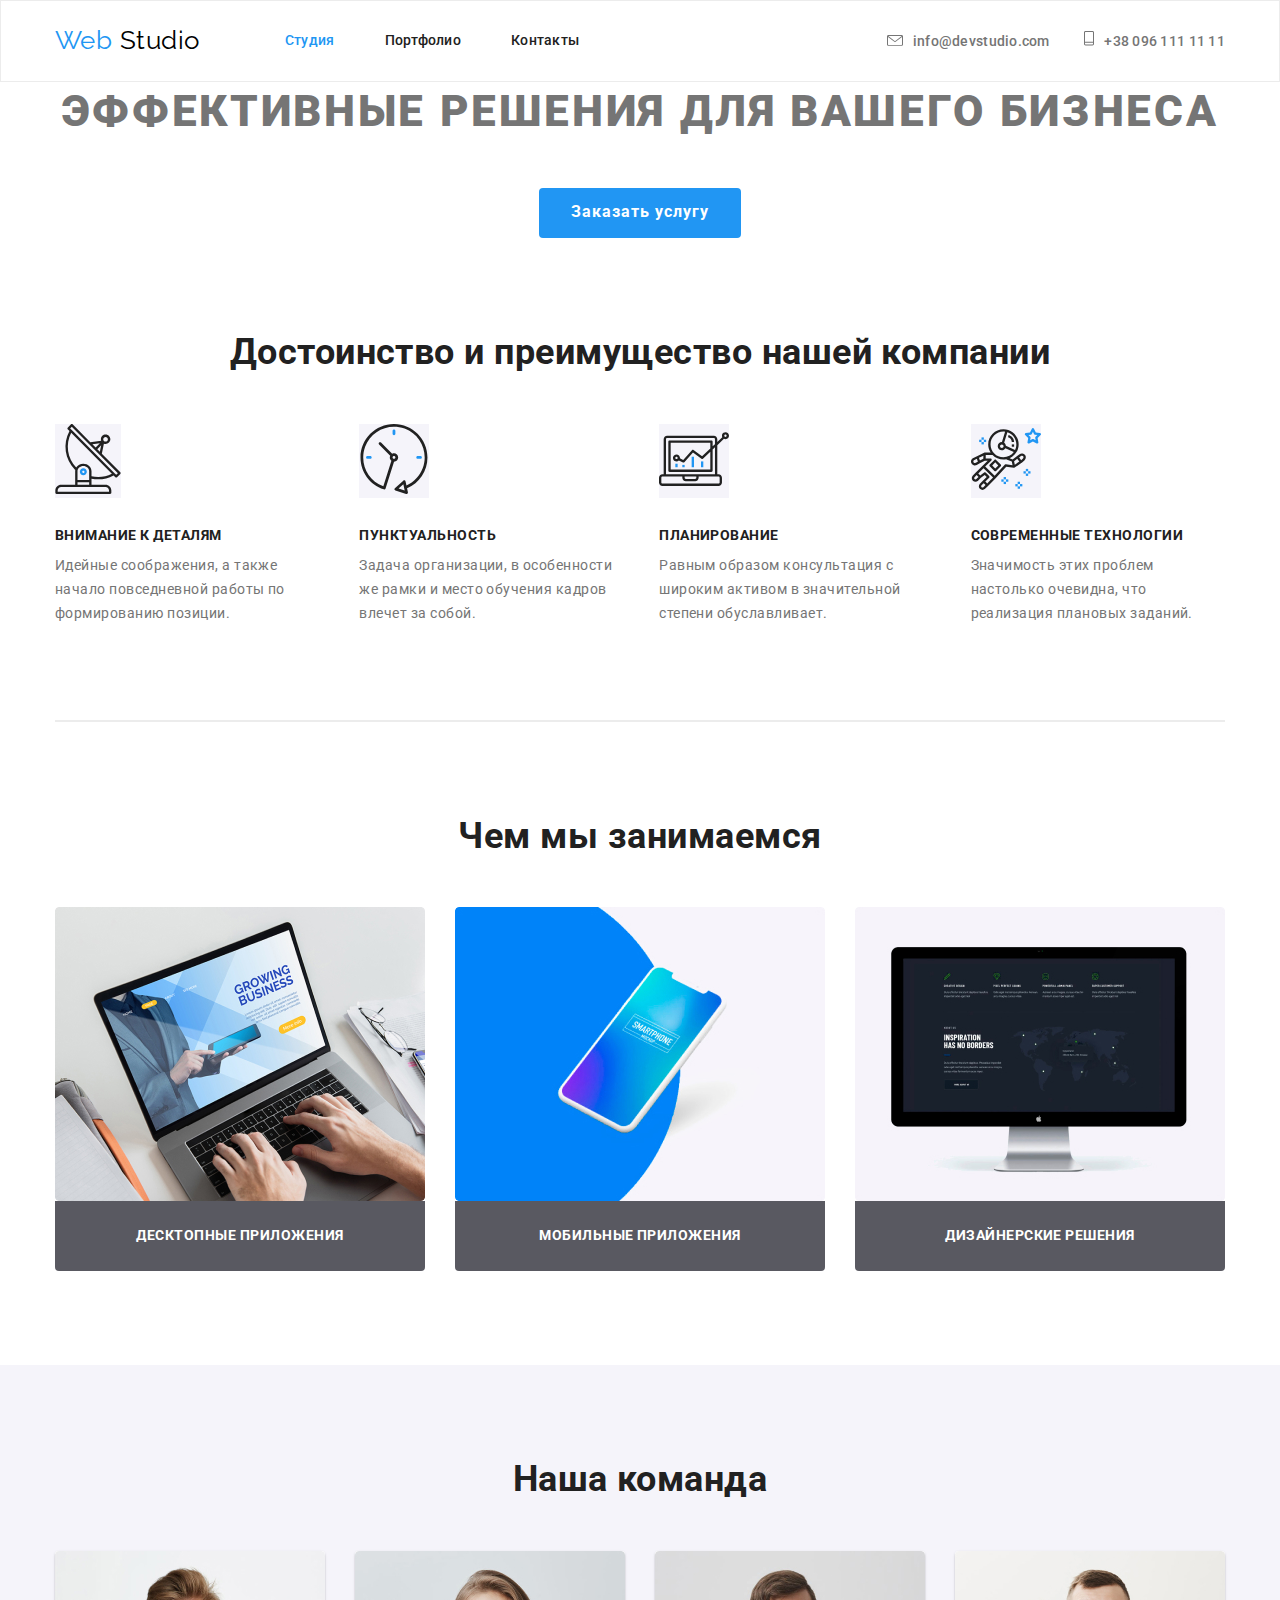
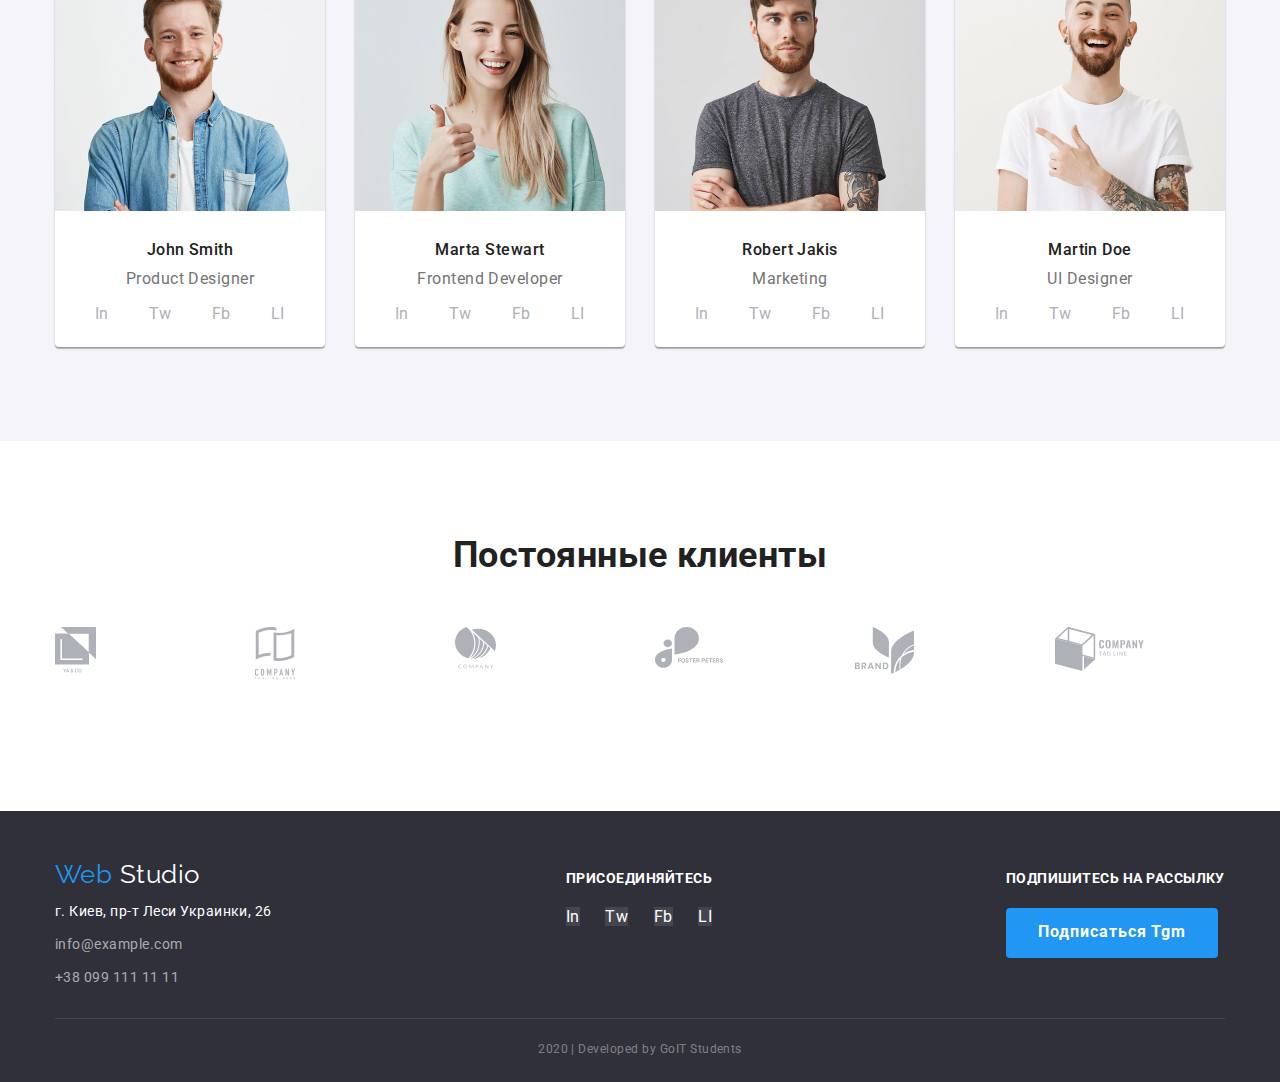
==== commit 5279f0ac: "Summary" ====
--- a/index.html
+++ b/index.html
@@ -16,7 +16,7 @@
   </head>
   <body>
     <!--Шапка сайта-->
-    <header>
+    <header class="header">
       <div class="container main-box">
         <nav class="nav-box">
           <a href="#" class="logo"
@@ -108,6 +108,9 @@
           </ul>
         </div>
       </section>
+      <div class="container">
+        <div class="line"></div>
+      </div>
       <!--Род занятий-->
       <section class="section">
         <div class="container">
@@ -116,35 +119,35 @@
             <li class="item">
               <a href="#"
                 ><img
-                  class="no-clearance"
+                  class="img-lead no-clearance"
                   src="./images/dextop.jpg"
                   width="370"
                   height="294"
                   alt="Фото десктопного устройства"
               /></a>
-              <h3 class="img-lead">Десктопные приложения</h3>
+              <h3 class="lead">Десктопные приложения</h3>
             </li>
             <li class="item">
               <a href="#"
                 ><img
-                  class="no-clearance"
+                  class="img-lead no-clearance"
                   src="./images/mobil.jpg"
                   width="370"
                   height="294"
                   alt="Фото мобильного устройства"
               /></a>
-              <h3 class="img-lead">Мобильные приложения</h3>
+              <h3 class="lead">Мобильные приложения</h3>
             </li>
             <li class="item">
               <a href="#"
                 ><img
-                  class="no-clearance"
+                  class="img-lead no-clearance"
                   src="./images/pc.jpg"
                   width="370"
                   height="294"
                   alt="Фото персонального компьютера"
               /></a>
-              <h3 class="img-lead">Дизайнерские решения</h3>
+              <h3 class="lead">Дизайнерские решения</h3>
             </li>
           </ul>
         </div>
--- a/css/styles.css
+++ b/css/styles.css
@@ -48,10 +48,28 @@
   width: 1200px;
   padding-left: 15px;
   padding-right: 15px;
-  outline: 2px solid tomato;
+  /* outline: 2px solid tomato; */
+}
+
+/* для img */
+/* img {
+  display: block;
+  max-width: 100%;
+  max-height: auto;
+} */
+.no-clearance {
+  display: block;
+}
+
+.line {
+  border: 1px solid #ececec;
 }
 
 /* header */
+
+.header {
+  border: 1px solid #ececec;
+}
 
 .main-box,
 .nav-box {
@@ -85,7 +103,7 @@
 
 .site-nav .item:not(:last-child) {
   margin-right: 50px;
-  outline: 2px solid coral;
+  /* outline: 2px solid coral; */
 }
 
 .site-nav .link {
@@ -213,7 +231,7 @@
 .dignity .item {
   width: calc((100% -90px) / 4);
 
-  background-color: aquamarine;
+  /* background-color: aquamarine; */
 }
 
 .dignity .item:not(:last-child) {
@@ -245,18 +263,19 @@
 .occupation {
   display: flex;
   text-align: center;
-  background-color: violet;
+  /* background-color: violet; */
 }
 
 .occupation .item:not(:last-child) {
   margin-right: 30px;
 }
 
-.no-clearance {
-  display: block;
-}
-
 .img-lead {
+  border-radius: 4px;
+  overflow: hidden;
+}
+
+.lead {
   margin-top: 0;
   margin-bottom: 0;
   padding-top: 27px;
@@ -286,6 +305,10 @@
   width: calc((100% -90px) / 4);
   text-align: center;
   background-color: var(--primary-white-color);
+  border-radius: 4px;
+  overflow: hidden;
+  box-shadow: 0px 2px 1px rgba(0, 0, 0, 0.2), 0px 1px 1px rgba(0, 0, 0, 0.14),
+    0px 1px 3px rgba(0, 0, 0, 0.12);
 }
 .team-box .item:not(:last-child) {
   margin-right: 30px;
@@ -324,7 +347,7 @@
   margin-bottom: 24px;
   justify-content: space-evenly;
 
-  outline: 2px solid tomato;
+  /* outline: 2px solid tomato; */
 }
 
 .userpic {
@@ -345,7 +368,7 @@
   /* width: 175px; */
   width: calc((100% - (30px * 5)) / 6);
   height: 90px;
-  outline: 1px solid rosybrown;
+  /* outline: 1px solid rosybrown; */
 }
 
 .company-box .icons:not(:first-child) {
@@ -392,8 +415,9 @@
   width: calc((100% - 60px) / 3);
   border: 1px solid #eeeeee;
   border-radius: 5px;
-
-  outline: 2px solid aquamarine;
+  overflow: hidden;
+
+  /* outline: 2px solid aquamarine; */
 }
 
 .work-box .item:not(:nth-child(3n)) {
@@ -408,15 +432,13 @@
   text-decoration: none;
 }
 
-.holder-img {
-  margin-bottom: 20px;
+.holder-desc {
+  margin: 20px 24px;
 }
 
 .desc-title {
   margin-top: 0;
   margin-bottom: 4px;
-  margin-right: 24px;
-  margin-left: 24px;
   color: var(--title-text-color);
   font-weight: 700;
   font-size: 18px;
@@ -425,10 +447,7 @@
   text-decoration: none;
 }
 .desc-subtitle {
-  margin-top: 0;
-  margin-bottom: 20px;
-  margin-right: 24px;
-  margin-left: 24px;
+  margin: 0;
   color: var(--primary-text-color);
   font-weight: 400;
   font-size: 16px;
@@ -436,11 +455,7 @@
   text-decoration: none;
 }
 /* .desc-text {
-  margin-top: 0;
-  margin-bottom: 0;
-  margin-right: 24px;
-  margin-left: 24px;
-
+ 
   color: var(--primary-white-color);
   background-color: rgba(33, 150, 243, 0.9);
   font-weight: 400;
@@ -460,19 +475,23 @@
   align-items: baseline;
   padding-top: 48px;
   padding-bottom: 28px;
-}
-/* 
-.info .logo {
-  outline: 1px solid blue;
-} */
-
-.footer-accent {
+  border-bottom: 1px solid rgba(255, 255, 255, 0.1);
+}
+
+.info-box > .logo {
+  display: block;
+  margin-right: 0;
+  margin-bottom: 10px;
+
+  /* outline: 1px solid blue; */
+}
+
+.info-box .accent {
   color: var(--primary-white-color);
 }
 
 .address {
-  display: block;
-  margin-top: 10px;
+  margin-bottom: 9px;
 
   color: var(--primary-white-color);
   font-style: normal;
@@ -481,9 +500,13 @@
   line-height: 1.71;
   /* background-color: violet; */
 }
+
+.contact .mail {
+  margin-bottom: 9px;
+}
+
 .contact .link {
   display: block;
-  padding-top: 9px;
 
   color: rgba(255, 255, 255, 0.6);
   font-style: normal;
@@ -493,10 +516,10 @@
   text-decoration: none;
 }
 
-.join-box {
+/* .join-box {
   outline: 1px solid blue;
   width: 207px;
-}
+} */
 
 .social {
   display: flex;
@@ -508,7 +531,7 @@
 } */
 
 .subscribe {
-  display: inline-block;
+  display: block;
   margin-bottom: 21px;
   color: var(--primary-white-color);
   font-weight: 700;
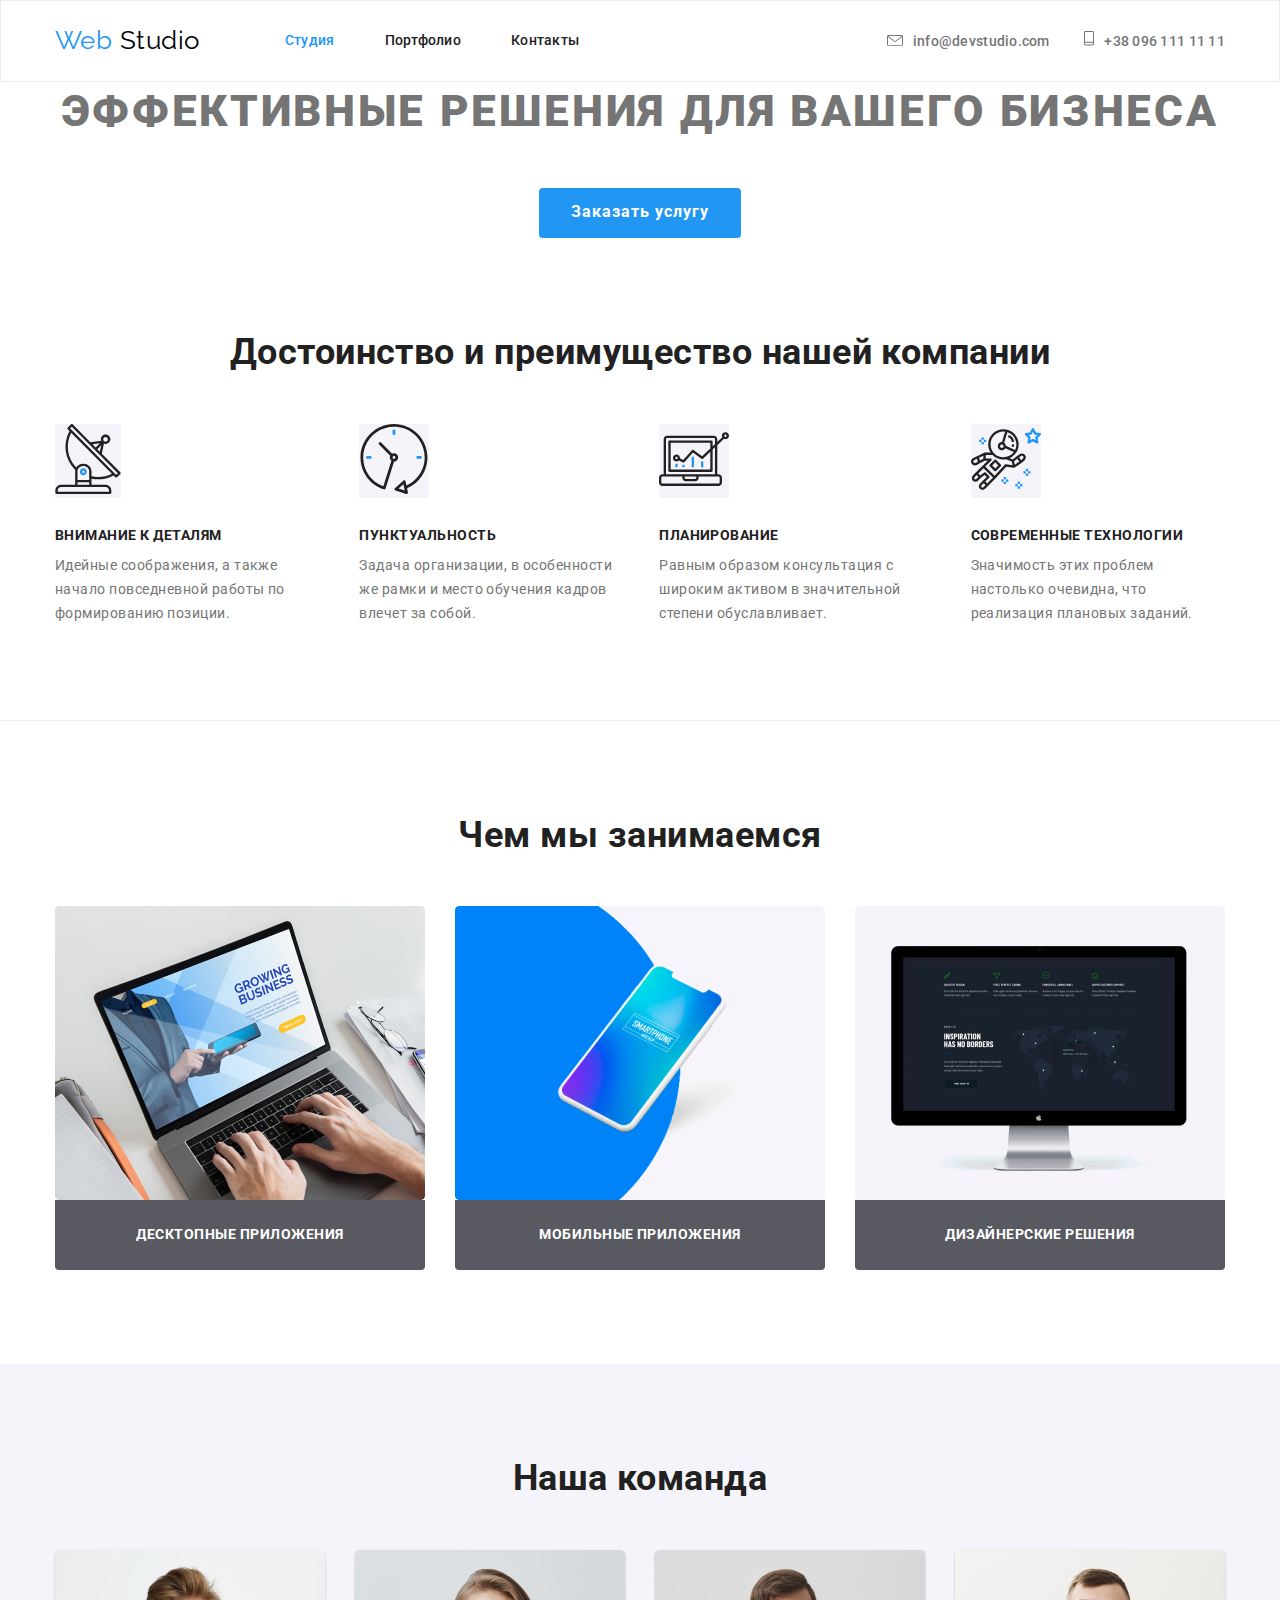
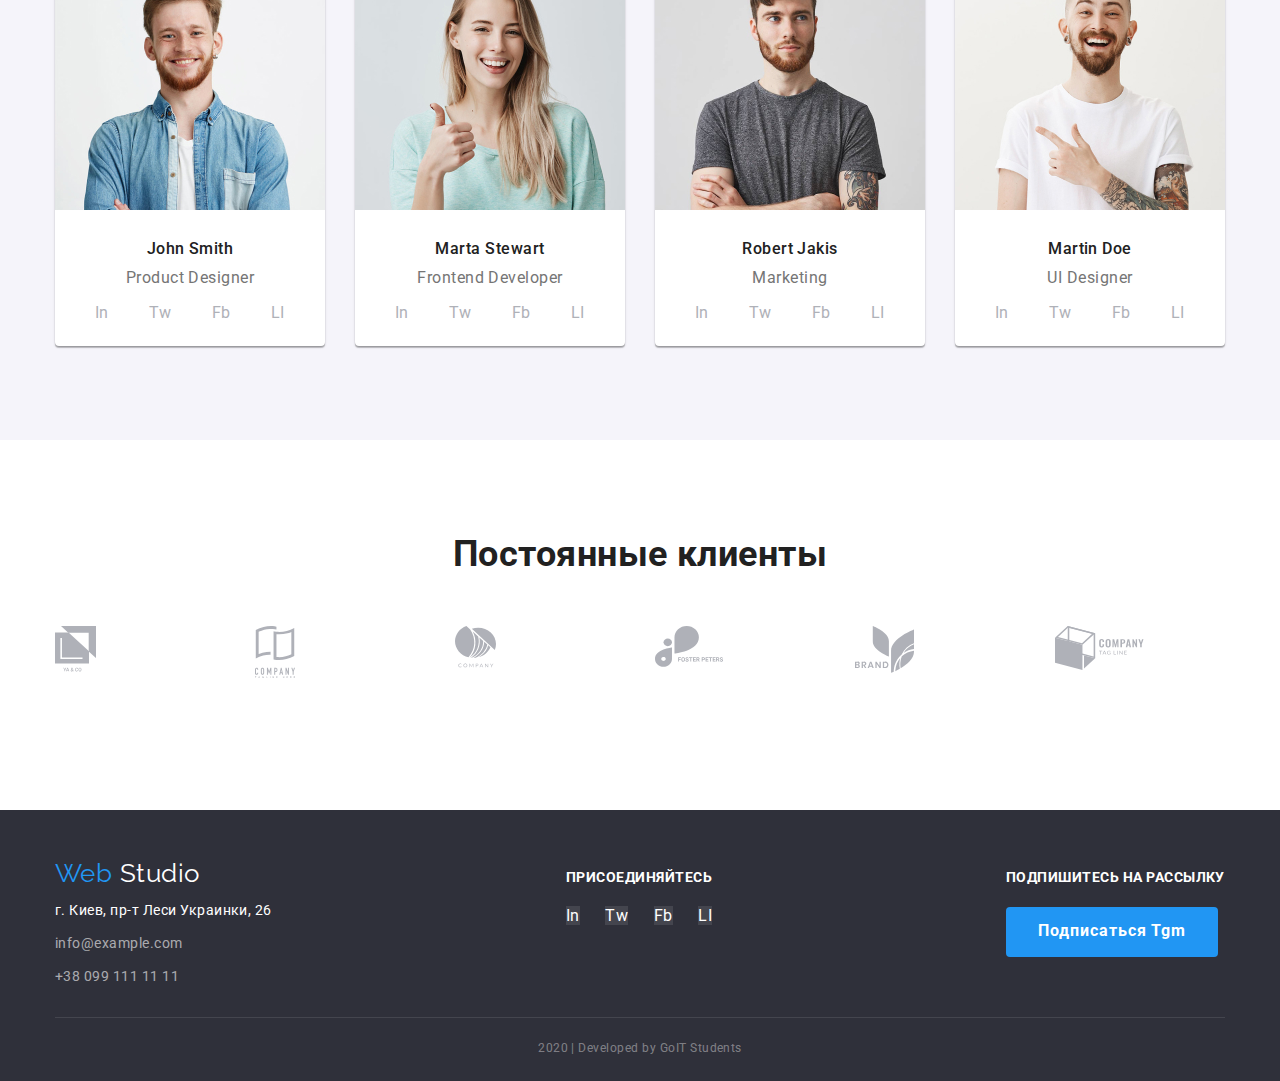
==== commit 3f9b6394: "summary" ====
--- a/index.html
+++ b/index.html
@@ -59,7 +59,7 @@
         <a href="#" class="button">Заказать услугу</a>
       </section>
       <!--Достоинство и преимущество -->
-      <section class="section">
+      <section class="section line">
         <div class="container">
           <h2 class="section-title">
             Достоинство и преимущество нашей компании
@@ -108,9 +108,9 @@
           </ul>
         </div>
       </section>
-      <div class="container">
+      <!-- <div class="container">
         <div class="line"></div>
-      </div>
+      </div> -->
       <!--Род занятий-->
       <section class="section">
         <div class="container">
@@ -159,135 +159,143 @@
           <ul class="team-box list">
             <li class="item">
               <img
-                class="img-team no-clearance"
+                class="no-clearance"
                 src="./images/foto-John-Smith.jpg"
                 width="270"
                 height="260"
                 alt="фото Джона Смита"
               />
-              <h3 class="list-team">John Smith</h3>
-              <p class="prof">Product Designer</p>
-              <ul class="socials list">
-                <li class="icons">
-                  <a href="#" aria-label="Ссылка на Instagram" class="userpic"
-                    >In</a
-                  >
-                </li>
-                <li class="icons">
-                  <a href="#" aria-label="Ссылка на Twitter" class="userpic"
-                    >Tw</a
-                  >
-                </li>
-                <li class="icons">
-                  <a href="#" aria-label="Ссылка на facebook" class="userpic"
-                    >Fb</a
-                  >
-                </li>
-                <li class="icons">
-                  <a href="#" aria-label="Ссылка на LinkedIn" class="userpic"
-                    >LI</a
-                  >
-                </li>
-              </ul>
+              <div class="content-team">
+                <h3 class="list-team">John Smith</h3>
+                <p class="prof">Product Designer</p>
+                <ul class="socials list">
+                  <li class="icons">
+                    <a href="#" aria-label="Ссылка на Instagram" class="userpic"
+                      >In</a
+                    >
+                  </li>
+                  <li class="icons">
+                    <a href="#" aria-label="Ссылка на Twitter" class="userpic"
+                      >Tw</a
+                    >
+                  </li>
+                  <li class="icons">
+                    <a href="#" aria-label="Ссылка на facebook" class="userpic"
+                      >Fb</a
+                    >
+                  </li>
+                  <li class="icons">
+                    <a href="#" aria-label="Ссылка на LinkedIn" class="userpic"
+                      >LI</a
+                    >
+                  </li>
+                </ul>
+              </div>
             </li>
             <li class="item">
               <img
-                class="img-team no-clearance"
+                class="no-clearance"
                 src="./images/foto-Marta-Stewart.jpg"
                 width="270"
                 height="260"
                 alt="фото Марты Стюарт"
               />
-              <h3 class="list-team">Marta Stewart</h3>
-              <p class="prof">Frontend Developer</p>
-              <ul class="socials list">
-                <li class="icons">
-                  <a href="#" aria-label="Ссылка на Instagram" class="userpic"
-                    >In</a
-                  >
-                </li>
-                <li class="icons">
-                  <a href="#" aria-label="Ссылка на Twitter" class="userpic"
-                    >Tw</a
-                  >
-                </li>
-                <li class="icons">
-                  <a href="#" aria-label="Ссылка на facebook" class="userpic"
-                    >Fb</a
-                  >
-                </li>
-                <li class="icons">
-                  <a href="#" aria-label="Ссылка на LinkedIn" class="userpic"
-                    >LI</a
-                  >
-                </li>
-              </ul>
+              <div class="content-team">
+                <h3 class="list-team">Marta Stewart</h3>
+                <p class="prof">Frontend Developer</p>
+                <ul class="socials list">
+                  <li class="icons">
+                    <a href="#" aria-label="Ссылка на Instagram" class="userpic"
+                      >In</a
+                    >
+                  </li>
+                  <li class="icons">
+                    <a href="#" aria-label="Ссылка на Twitter" class="userpic"
+                      >Tw</a
+                    >
+                  </li>
+                  <li class="icons">
+                    <a href="#" aria-label="Ссылка на facebook" class="userpic"
+                      >Fb</a
+                    >
+                  </li>
+                  <li class="icons">
+                    <a href="#" aria-label="Ссылка на LinkedIn" class="userpic"
+                      >LI</a
+                    >
+                  </li>
+                </ul>
+              </div>
             </li>
             <li class="item">
               <img
-                class="img-team no-clearance"
+                class="no-clearance"
                 src="./images/foto-Robert-Jakis.jpg"
                 width="270"
                 height="260"
                 alt="фото Роберта Джекиса"
               />
-              <h3 class="list-team">Robert Jakis</h3>
-              <p class="prof">Marketing</p>
-              <ul class="socials list">
-                <li class="icons">
-                  <a href="#" aria-label="Ссылка на Instagram" class="userpic"
-                    >In</a
-                  >
-                </li>
-                <li class="icons">
-                  <a href="#" aria-label="Ссылка на Twitter" class="userpic"
-                    >Tw</a
-                  >
-                </li>
-                <li class="icons">
-                  <a href="#" aria-label="Ссылка на facebook" class="userpic"
-                    >Fb</a
-                  >
-                </li>
-                <li class="icons">
-                  <a href="#" aria-label="Ссылка на LinkedIn" class="userpic"
-                    >LI</a
-                  >
-                </li>
-              </ul>
+              <div class="content-team">
+                <h3 class="list-team">Robert Jakis</h3>
+                <p class="prof">Marketing</p>
+                <ul class="socials list">
+                  <li class="icons">
+                    <a href="#" aria-label="Ссылка на Instagram" class="userpic"
+                      >In</a
+                    >
+                  </li>
+                  <li class="icons">
+                    <a href="#" aria-label="Ссылка на Twitter" class="userpic"
+                      >Tw</a
+                    >
+                  </li>
+                  <li class="icons">
+                    <a href="#" aria-label="Ссылка на facebook" class="userpic"
+                      >Fb</a
+                    >
+                  </li>
+                  <li class="icons">
+                    <a href="#" aria-label="Ссылка на LinkedIn" class="userpic"
+                      >LI</a
+                    >
+                  </li>
+                </ul>
+              </div>
             </li>
             <li class="item">
               <img
-                class="img-team no-clearance"
+                class="no-clearance"
                 src="./images/foto-Martin-Doe.jpg"
                 width="270"
                 height="260"
                 alt="фото Мартина Доу"
               />
-              <h3 class="list-team">Martin Doe</h3>
-              <p class="prof">UI Designer</p>
-              <ul class="socials list">
-                <li class="icons">
-                  <a href="#" aria-label="Ссылка на Instagram" class="userpic"
-                    >In</a
-                  >
-                </li>
-                <li class="icons">
-                  <a href="#" aria-label="Ссылка на Twitter" class="userpic"
-                    >Tw</a
-                  >
-                </li>
-                <li class="icons">
-                  <a href="#" aria-label="Ссылка на facebook" class="userpic"
-                    >Fb</a
-                  >
-                </li>
-                <li class="icons">
-                  <a href="#" aria-label="Ссылка на LinkedIn" class="userpic"
-                    >LI</a
-                  >
-                </li>
-              </ul>
+              <div class="content-team">
+                <h3 class="list-team">Martin Doe</h3>
+                <p class="prof">UI Designer</p>
+                <ul class="socials list">
+                  <li class="icons">
+                    <a href="#" aria-label="Ссылка на Instagram" class="userpic"
+                      >In</a
+                    >
+                  </li>
+                  <li class="icons">
+                    <a href="#" aria-label="Ссылка на Twitter" class="userpic"
+                      >Tw</a
+                    >
+                  </li>
+                  <li class="icons">
+                    <a href="#" aria-label="Ссылка на facebook" class="userpic"
+                      >Fb</a
+                    >
+                  </li>
+                  <li class="icons">
+                    <a href="#" aria-label="Ссылка на LinkedIn" class="userpic"
+                      >LI</a
+                    >
+                  </li>
+                </ul>
+              </div>
             </li>
           </ul>
         </div>
--- a/css/styles.css
+++ b/css/styles.css
@@ -62,7 +62,7 @@
 }
 
 .line {
-  border: 1px solid #ececec;
+  border-bottom: 1px solid #ececec;
 }
 
 /* header */
@@ -314,9 +314,9 @@
   margin-right: 30px;
 }
 
-.img-team {
-  margin-top: 0;
-  margin-bottom: 30px;
+.content-team {
+  padding-top: 30px;
+  padding-bottom: 24px;
 }
 
 .list-team {
@@ -344,7 +344,7 @@
   /* padding: 12px;
   margin-left: 35px;
   margin-right: 36px; */
-  margin-bottom: 24px;
+
   justify-content: space-evenly;
 
   /* outline: 2px solid tomato; */
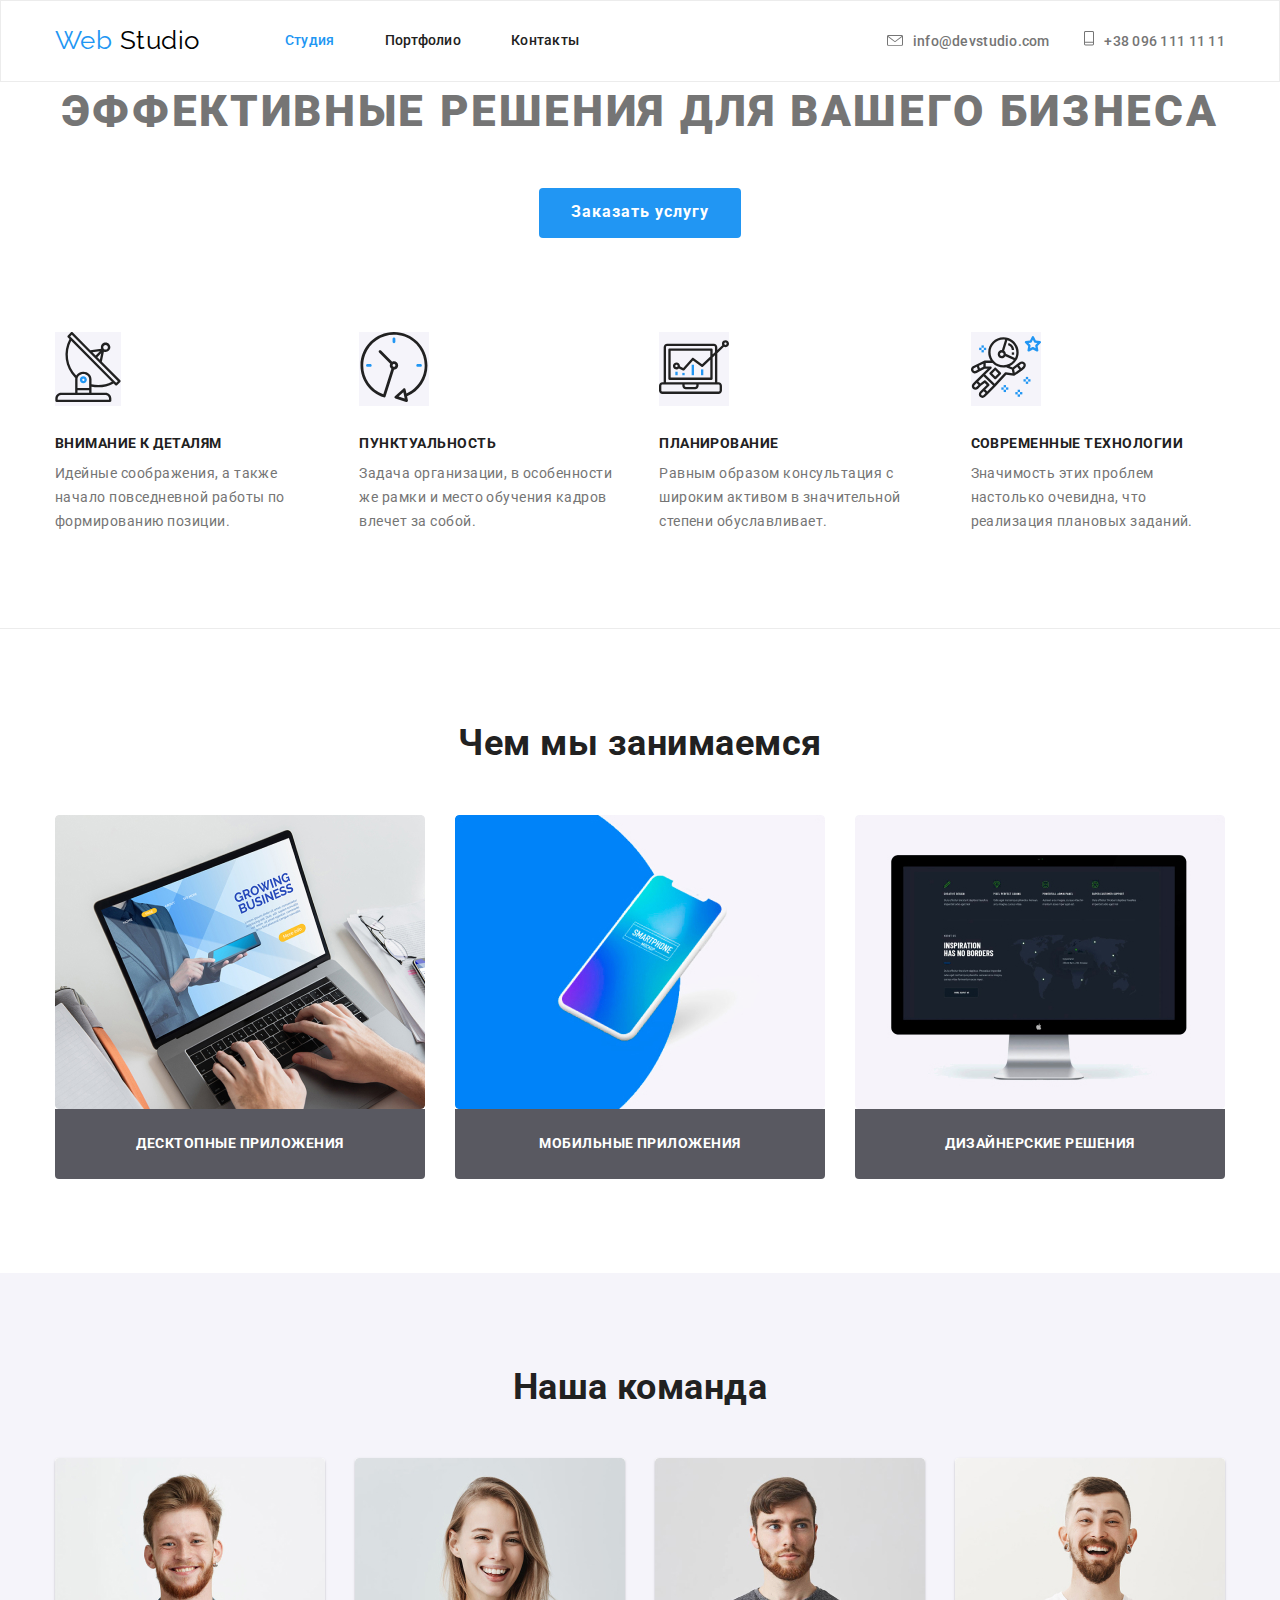
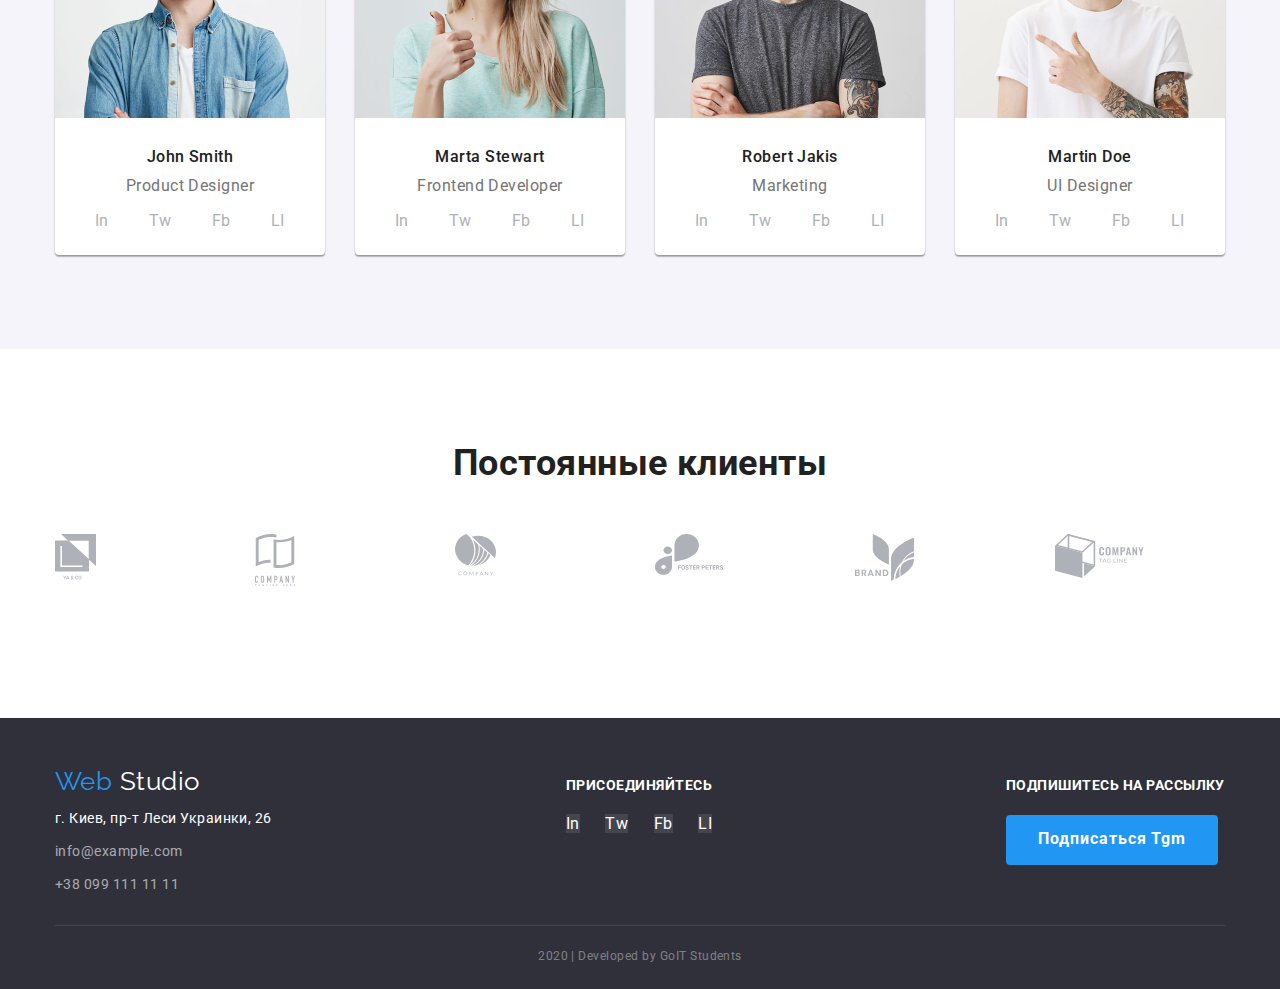
==== commit 6e500cab: "add visually-hidden-css" ====
--- a/index.html
+++ b/index.html
@@ -61,7 +61,7 @@
       <!--Достоинство и преимущество -->
       <section class="section line">
         <div class="container">
-          <h2 class="section-title">
+          <h2 class="visually-hidden">
             Достоинство и преимущество нашей компании
           </h2>
           <ul class="dignity list">
--- a/css/styles.css
+++ b/css/styles.css
@@ -51,6 +51,17 @@
   /* outline: 2px solid tomato; */
 }
 
+.visually-hidden {
+  position: absolute;
+  width: 1px;
+  height: 1px;
+  margin: -1px;
+  border: 0;
+  padding: 0;
+  clip: rect(0 0 0 0);
+  overflow: hidden;
+}
+
 /* для img */
 /* img {
   display: block;
@@ -376,11 +387,6 @@
 }
 
 /* portofolio main */
-.title-breadcrumbs {
-  margin-top: 0;
-  margin-bottom: 0;
-}
-
 .breadcrumbs {
   display: flex;
   justify-content: center;
